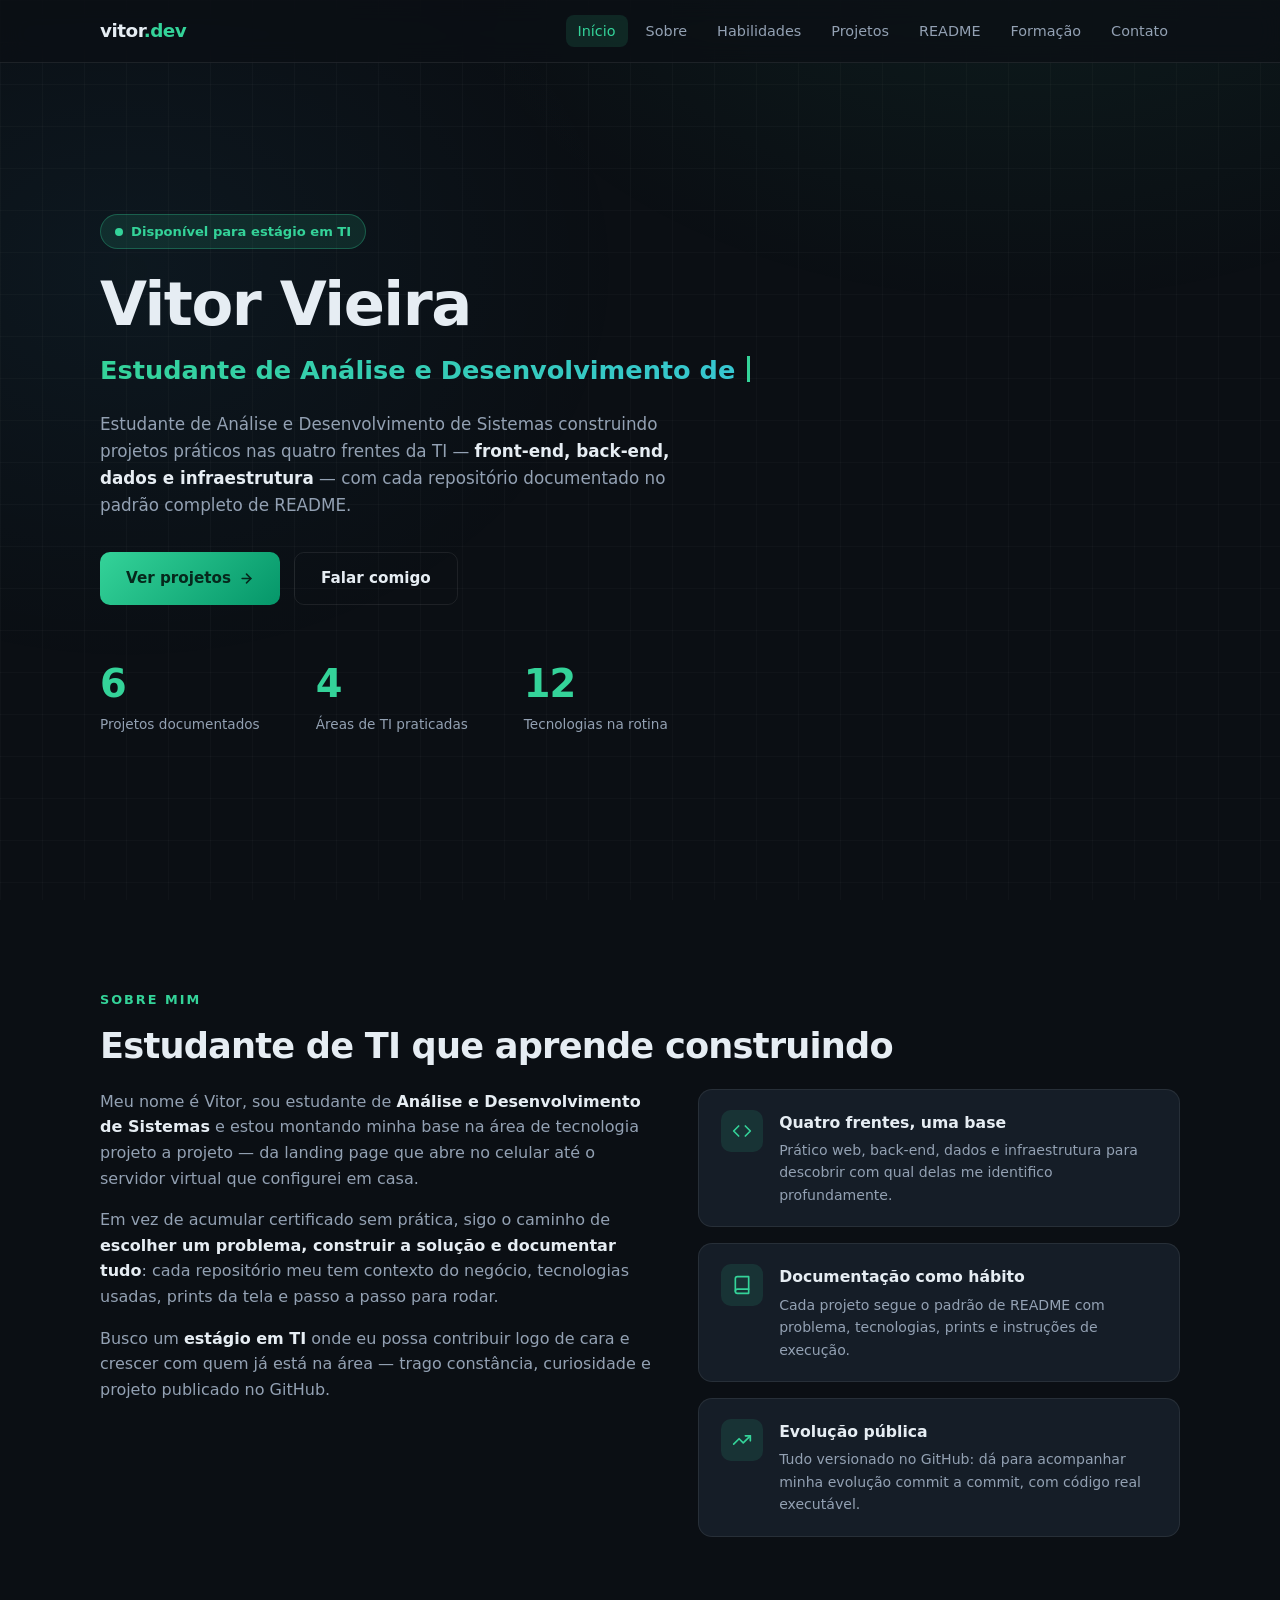
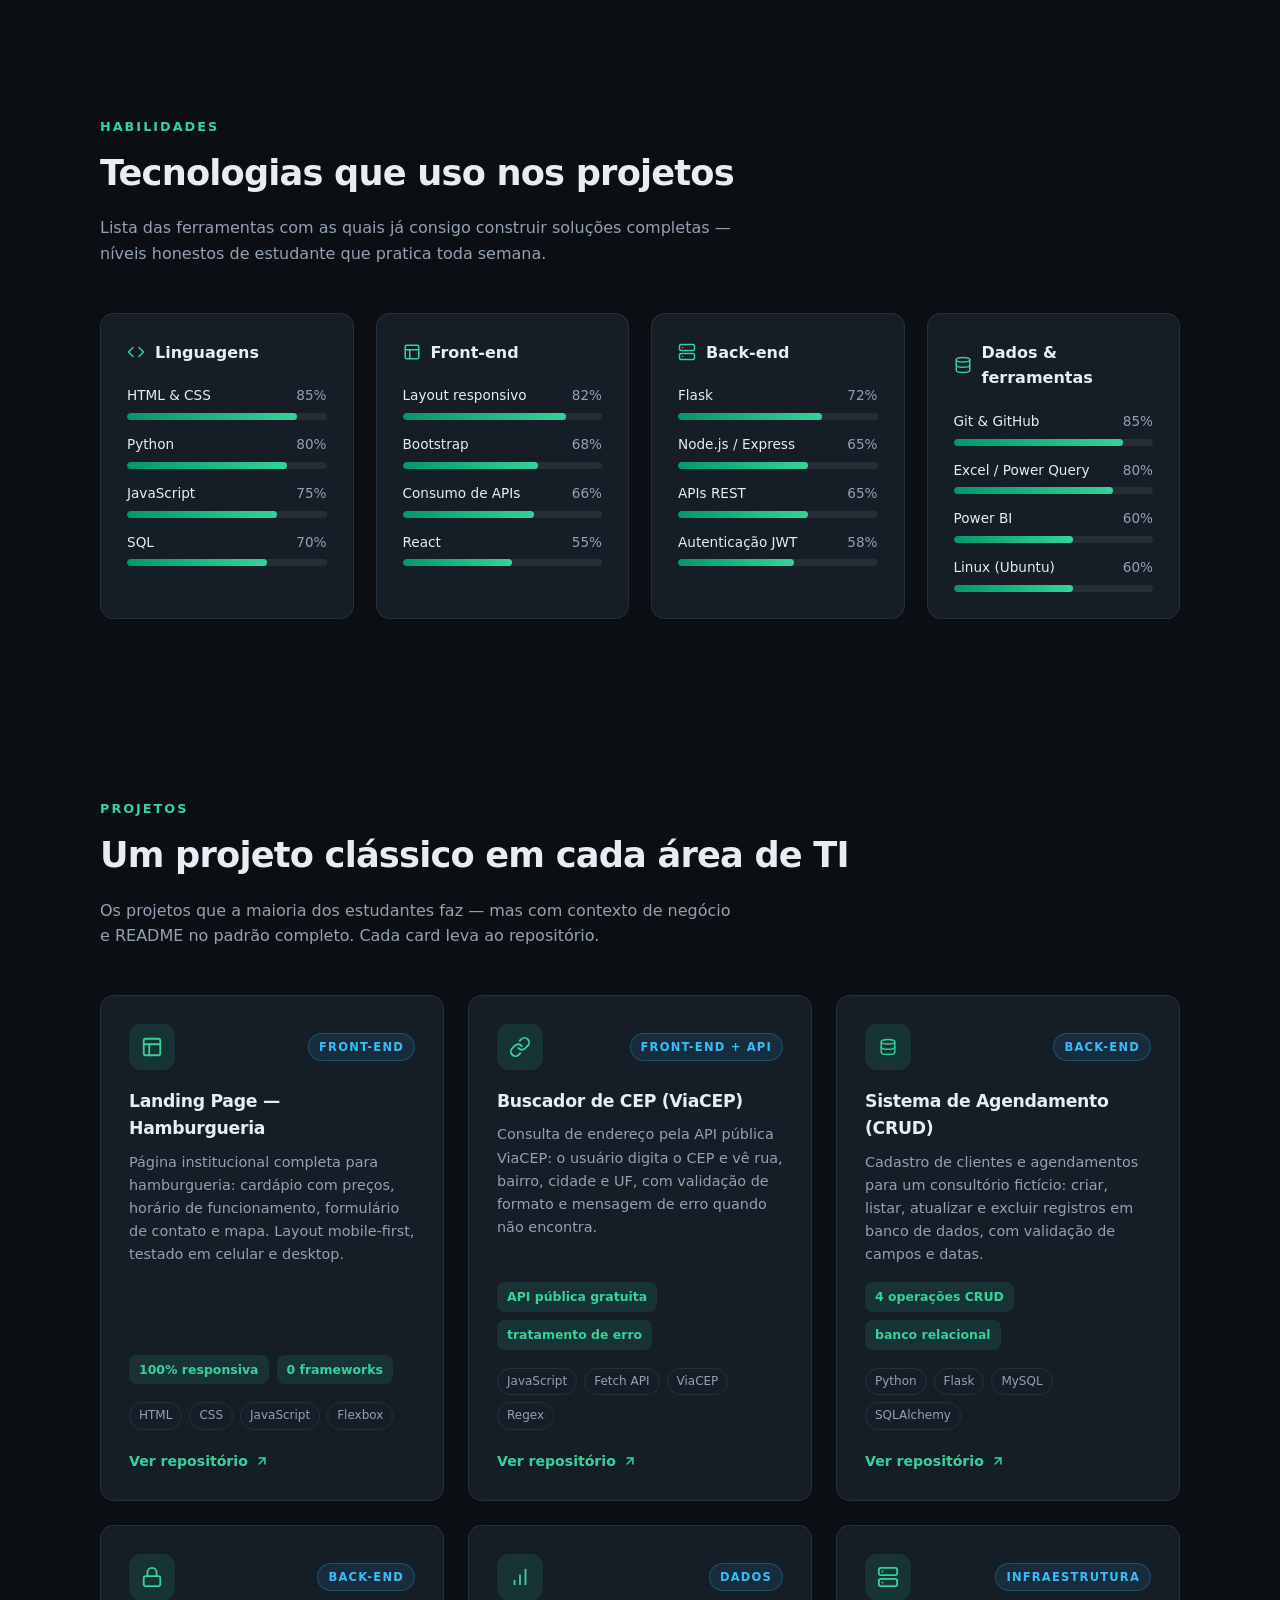
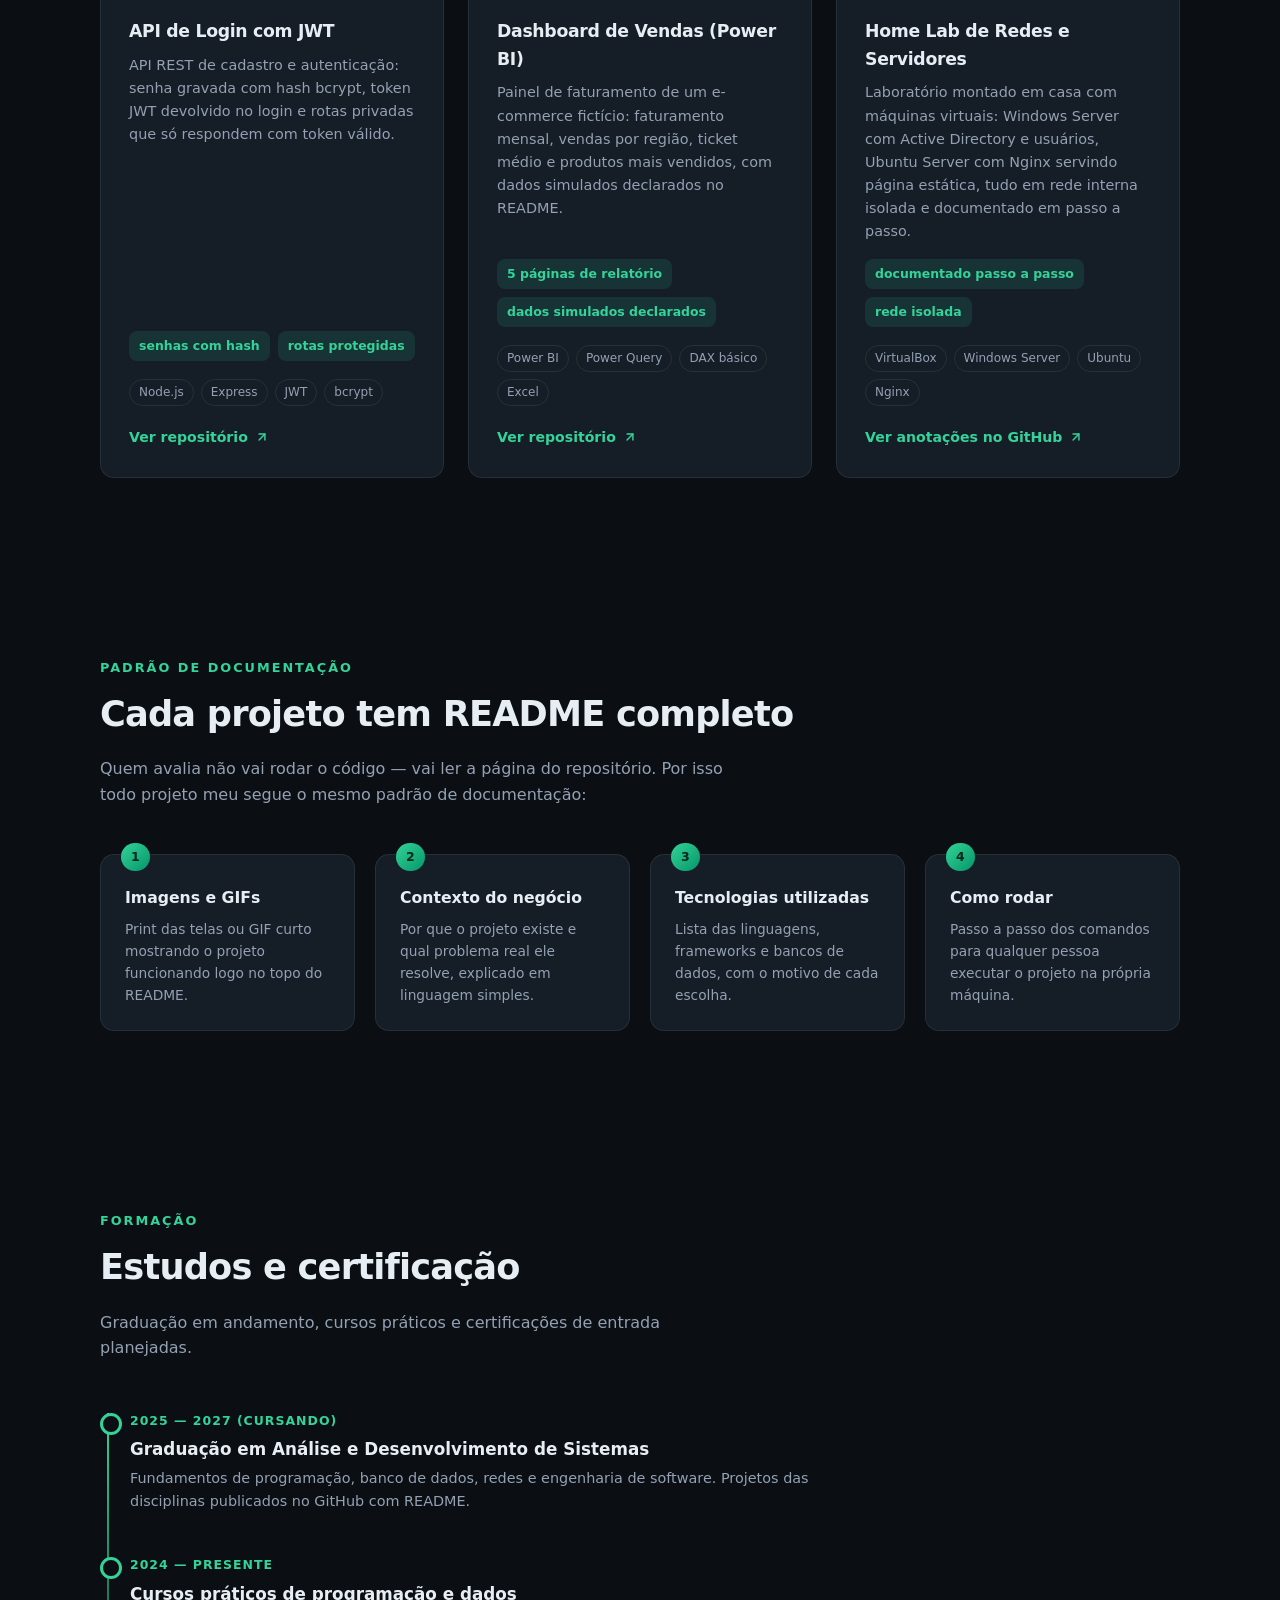
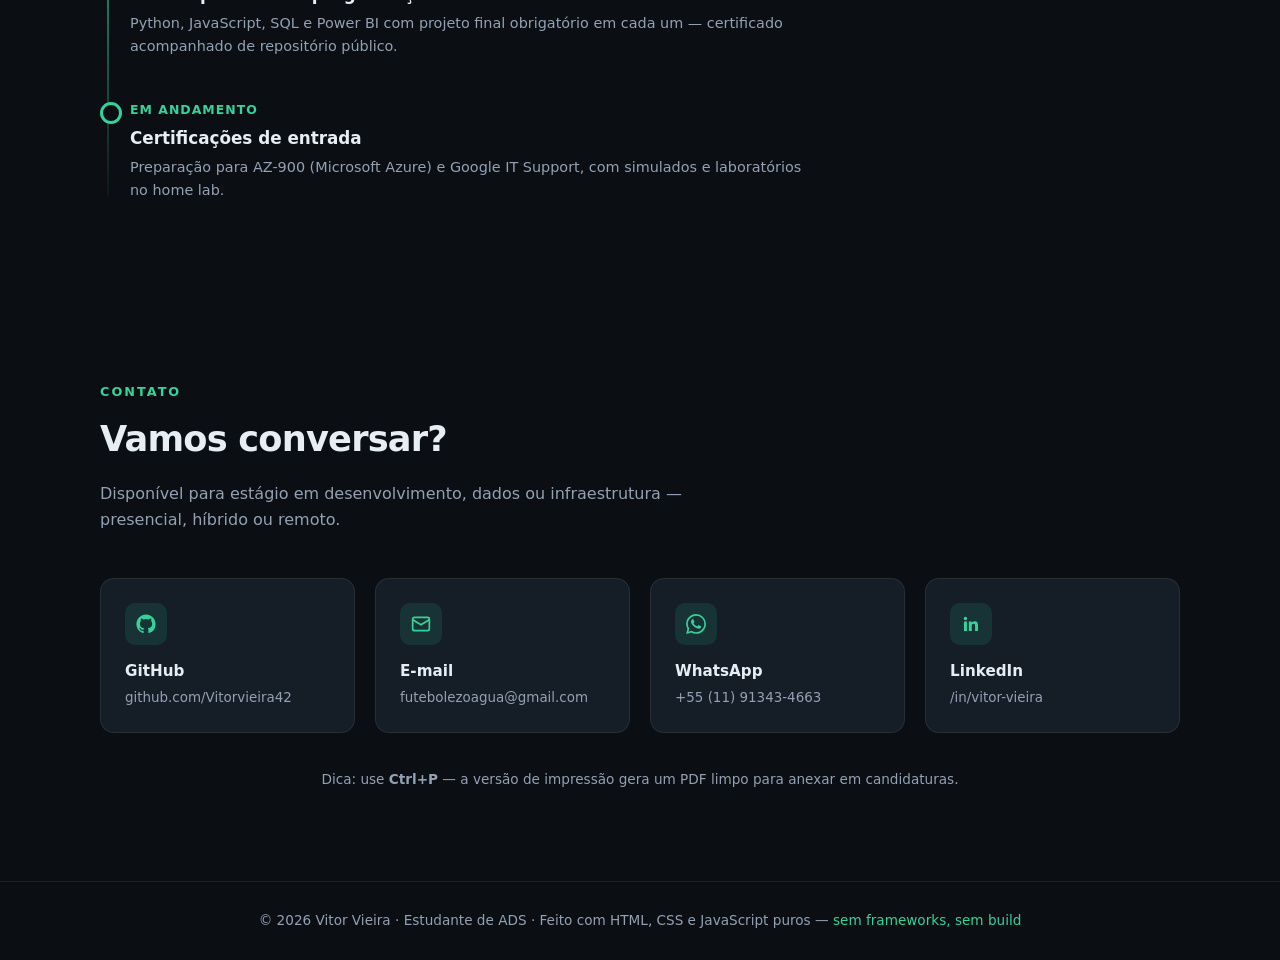
==== estudante/index.html @ 4f7ba9fb "Publica portfólio para vagas de iniciantes em /estudante" ====
<!DOCTYPE html>
<html lang="pt-BR">
<head>
<meta charset="UTF-8">
<meta name="viewport" content="width=device-width, initial-scale=1.0">
<title>Vitor Vieira — Estudante de TI | Portfólio</title>
<meta name="description" content="Portfólio completo de Vitor Vieira, estudante de Análise e Desenvolvimento de Sistemas. Projetos de desenvolvimento web, back-end, dados e infraestrutura, todos com README documentado.">
<style>
  :root {
    --bg: #0b0f14;
    --bg-soft: #10161e;
    --card: #151d27;
    --card-hover: #1a2431;
    --border: rgba(255, 255, 255, 0.08);
    --text: #e6edf3;
    --muted: #93a1b3;
    --accent: #34d399;
    --accent-dark: #059669;
    --accent-soft: rgba(52, 211, 153, 0.12);
    --blue: #38bdf8;
    --radius: 14px;
    --font: "Segoe UI", system-ui, -apple-system, Roboto, "Helvetica Neue", Arial, sans-serif;
  }

  * { margin: 0; padding: 0; box-sizing: border-box; }

  html { scroll-behavior: smooth; }

  body {
    font-family: var(--font);
    background: var(--bg);
    color: var(--text);
    line-height: 1.6;
    overflow-x: hidden;
  }

  ::selection { background: var(--accent); color: #06281c; }

  .bg-grid {
    position: fixed;
    inset: 0;
    pointer-events: none;
    z-index: 0;
    background-image:
      radial-gradient(ellipse 600px 400px at 80% -10%, rgba(52, 211, 153, 0.07), transparent),
      radial-gradient(ellipse 500px 400px at 10% 30%, rgba(56, 189, 248, 0.05), transparent),
      linear-gradient(rgba(255, 255, 255, 0.025) 1px, transparent 1px),
      linear-gradient(90deg, rgba(255, 255, 255, 0.025) 1px, transparent 1px);
    background-size: 100% 100%, 100% 100%, 42px 42px, 42px 42px;
  }

  .container { width: min(1080px, 92%); margin: 0 auto; position: relative; z-index: 1; }

  /* ---------- navegação ---------- */
  nav {
    position: fixed;
    top: 0; left: 0; right: 0;
    z-index: 100;
    background: rgba(11, 15, 20, 0.75);
    backdrop-filter: blur(12px);
    -webkit-backdrop-filter: blur(12px);
    border-bottom: 1px solid var(--border);
  }

  .nav-inner {
    width: min(1080px, 92%);
    margin: 0 auto;
    display: flex;
    align-items: center;
    justify-content: space-between;
    height: 62px;
  }

  .logo {
    font-weight: 800;
    font-size: 1.15rem;
    color: var(--text);
    text-decoration: none;
    letter-spacing: -0.5px;
  }
  .logo span { color: var(--accent); }

  .nav-links { display: flex; gap: 6px; list-style: none; align-items: center; }

  .nav-links a {
    color: var(--muted);
    text-decoration: none;
    font-size: 0.9rem;
    padding: 8px 12px;
    border-radius: 8px;
    transition: color 0.2s, background 0.2s;
  }
  .nav-links a:hover { color: var(--text); background: rgba(255, 255, 255, 0.05); }
  .nav-links a.active { color: var(--accent); background: var(--accent-soft); }

  .menu-btn {
    display: none;
    background: none;
    border: 1px solid var(--border);
    border-radius: 8px;
    color: var(--text);
    width: 40px; height: 40px;
    cursor: pointer;
    font-size: 1.2rem;
    line-height: 1;
  }

  /* ---------- hero ---------- */
  header {
    min-height: 100vh;
    display: flex;
    align-items: center;
    padding: 110px 0 60px;
    position: relative;
    z-index: 1;
  }

  .hero-badge {
    display: inline-flex;
    align-items: center;
    gap: 8px;
    background: var(--accent-soft);
    border: 1px solid rgba(52, 211, 153, 0.3);
    color: var(--accent);
    font-size: 0.82rem;
    font-weight: 600;
    padding: 6px 14px;
    border-radius: 999px;
    margin-bottom: 22px;
  }
  .hero-badge .dot {
    width: 8px; height: 8px;
    border-radius: 50%;
    background: var(--accent);
    animation: pulse 1.8s infinite;
  }
  @keyframes pulse {
    0%, 100% { box-shadow: 0 0 0 0 rgba(52, 211, 153, 0.5); }
    50% { box-shadow: 0 0 0 6px rgba(52, 211, 153, 0); }
  }

  .hero h1 {
    font-size: clamp(2.4rem, 6vw, 3.8rem);
    letter-spacing: -1.5px;
    line-height: 1.1;
    margin-bottom: 12px;
  }

  .hero .typing-line {
    font-size: clamp(1.15rem, 3vw, 1.6rem);
    font-weight: 700;
    color: transparent;
    background: linear-gradient(90deg, var(--accent), var(--blue));
    -webkit-background-clip: text;
    background-clip: text;
    min-height: 1.6em;
    margin-bottom: 20px;
  }
  .typing-line .cursor {
    display: inline-block;
    width: 3px;
    height: 1em;
    background: var(--accent);
    margin-left: 3px;
    vertical-align: -0.12em;
    animation: blink 0.9s step-end infinite;
  }
  @keyframes blink { 50% { opacity: 0; } }

  .hero p.lead {
    color: var(--muted);
    font-size: 1.05rem;
    max-width: 620px;
    margin-bottom: 34px;
  }
  .hero p.lead strong { color: var(--text); }

  .hero-actions { display: flex; gap: 14px; flex-wrap: wrap; margin-bottom: 48px; }

  .btn {
    display: inline-flex;
    align-items: center;
    gap: 8px;
    padding: 13px 26px;
    border-radius: 10px;
    font-size: 0.95rem;
    font-weight: 600;
    text-decoration: none;
    cursor: pointer;
    transition: transform 0.2s, box-shadow 0.2s, background 0.2s, color 0.2s;
    border: none;
    font-family: var(--font);
  }
  .btn-primary {
    background: linear-gradient(135deg, var(--accent), var(--accent-dark));
    color: #06281c;
  }
  .btn-primary:hover { transform: translateY(-2px); box-shadow: 0 10px 28px rgba(52, 211, 153, 0.3); }
  .btn-outline {
    background: transparent;
    color: var(--text);
    border: 1px solid var(--border);
  }
  .btn-outline:hover { border-color: var(--accent); color: var(--accent); transform: translateY(-2px); }

  .hero-stats {
    display: flex;
    gap: clamp(24px, 5vw, 56px);
    flex-wrap: wrap;
  }
  .stat .num {
    font-size: clamp(1.7rem, 4vw, 2.4rem);
    font-weight: 800;
    color: var(--accent);
    letter-spacing: -1px;
  }
  .stat .label { color: var(--muted); font-size: 0.85rem; }

  /* ---------- seções ---------- */
  section { padding: 90px 0; position: relative; z-index: 1; }

  .section-tag {
    color: var(--accent);
    font-size: 0.8rem;
    font-weight: 700;
    text-transform: uppercase;
    letter-spacing: 2px;
    display: block;
    margin-bottom: 8px;
  }

  .section-title {
    font-size: clamp(1.6rem, 4vw, 2.2rem);
    letter-spacing: -0.8px;
    margin-bottom: 14px;
  }

  .section-desc { color: var(--muted); max-width: 640px; margin-bottom: 46px; }

  /* ---------- sobre ---------- */
  .about-grid {
    display: grid;
    grid-template-columns: 1.15fr 1fr;
    gap: 44px;
    align-items: start;
  }
  .about-text p { color: var(--muted); margin-bottom: 16px; }
  .about-text strong { color: var(--text); }

  .about-cards { display: grid; gap: 16px; }
  .about-card {
    background: var(--card);
    border: 1px solid var(--border);
    border-radius: var(--radius);
    padding: 20px 22px;
    display: flex;
    gap: 16px;
    transition: border-color 0.25s, transform 0.25s;
  }
  .about-card:hover { border-color: rgba(52, 211, 153, 0.4); transform: translateX(4px); }
  .about-card .icon {
    flex-shrink: 0;
    width: 42px; height: 42px;
    border-radius: 10px;
    background: var(--accent-soft);
    display: grid;
    place-items: center;
    color: var(--accent);
  }
  .about-card h3 { font-size: 0.98rem; margin-bottom: 4px; }
  .about-card p { color: var(--muted); font-size: 0.88rem; }

  /* ---------- habilidades ---------- */
  .skills-grid {
    display: grid;
    grid-template-columns: repeat(auto-fit, minmax(240px, 1fr));
    gap: 22px;
  }
  .skill-card {
    background: var(--card);
    border: 1px solid var(--border);
    border-radius: var(--radius);
    padding: 26px;
    transition: transform 0.25s, border-color 0.25s;
  }
  .skill-card:hover { transform: translateY(-4px); border-color: rgba(52, 211, 153, 0.35); }
  .skill-card h3 {
    font-size: 1rem;
    margin-bottom: 20px;
    display: flex;
    align-items: center;
    gap: 10px;
    color: var(--text);
  }
  .skill-card h3 .icon { color: var(--accent); display: grid; place-items: center; }

  .skill-row { margin-bottom: 14px; }
  .skill-row:last-child { margin-bottom: 0; }
  .skill-row .top {
    display: flex;
    justify-content: space-between;
    font-size: 0.85rem;
    margin-bottom: 6px;
  }
  .skill-row .top .pct { color: var(--muted); }
  .bar {
    height: 7px;
    background: rgba(255, 255, 255, 0.07);
    border-radius: 999px;
    overflow: hidden;
  }
  .bar .fill {
    height: 100%;
    width: 0;
    border-radius: 999px;
    background: linear-gradient(90deg, var(--accent-dark), var(--accent));
    transition: width 1.1s cubic-bezier(0.22, 1, 0.36, 1);
  }

  /* ---------- projetos ---------- */
  .projects-grid {
    display: grid;
    grid-template-columns: repeat(auto-fit, minmax(320px, 1fr));
    gap: 24px;
  }
  .project-card {
    background: var(--card);
    border: 1px solid var(--border);
    border-radius: var(--radius);
    padding: 28px;
    display: flex;
    flex-direction: column;
    transition: transform 0.25s, border-color 0.25s, box-shadow 0.25s;
  }
  .project-card:hover {
    transform: translateY(-6px);
    border-color: rgba(52, 211, 153, 0.4);
    box-shadow: 0 18px 40px rgba(0, 0, 0, 0.35);
  }
  .project-top {
    display: flex;
    align-items: center;
    justify-content: space-between;
    margin-bottom: 18px;
  }
  .project-icon {
    width: 46px; height: 46px;
    border-radius: 12px;
    background: var(--accent-soft);
    display: grid;
    place-items: center;
    color: var(--accent);
  }
  .project-cat {
    font-size: 0.72rem;
    font-weight: 700;
    text-transform: uppercase;
    letter-spacing: 1.2px;
    color: var(--blue);
    background: rgba(56, 189, 248, 0.1);
    border: 1px solid rgba(56, 189, 248, 0.25);
    padding: 4px 10px;
    border-radius: 999px;
  }
  .project-card h3 { font-size: 1.08rem; margin-bottom: 8px; letter-spacing: -0.3px; }
  .project-card > p { color: var(--muted); font-size: 0.9rem; margin-bottom: 16px; flex-grow: 1; }

  .project-metrics {
    display: flex;
    flex-wrap: wrap;
    gap: 8px;
    margin-bottom: 18px;
  }
  .metric {
    font-size: 0.78rem;
    font-weight: 600;
    color: var(--accent);
    background: var(--accent-soft);
    padding: 5px 10px;
    border-radius: 8px;
  }

  .tags { display: flex; flex-wrap: wrap; gap: 7px; margin-bottom: 20px; }
  .tag {
    font-size: 0.75rem;
    color: var(--muted);
    border: 1px solid var(--border);
    padding: 3px 9px;
    border-radius: 999px;
  }

  .project-link {
    display: inline-flex;
    align-items: center;
    gap: 7px;
    color: var(--accent);
    text-decoration: none;
    font-size: 0.88rem;
    font-weight: 600;
    transition: gap 0.2s;
  }
  .project-link:hover { gap: 11px; }

  /* ---------- readme ---------- */
  .readme-grid {
    display: grid;
    grid-template-columns: repeat(auto-fit, minmax(230px, 1fr));
    gap: 20px;
  }
  .readme-card {
    background: var(--card);
    border: 1px solid var(--border);
    border-radius: var(--radius);
    padding: 24px;
    position: relative;
    transition: transform 0.25s, border-color 0.25s;
  }
  .readme-card:hover { transform: translateY(-4px); border-color: rgba(52, 211, 153, 0.4); }
  .readme-card .step {
    position: absolute;
    top: -12px; left: 20px;
    background: linear-gradient(135deg, var(--accent), var(--accent-dark));
    color: #06281c;
    font-weight: 800;
    font-size: 0.78rem;
    padding: 4px 10px;
    border-radius: 999px;
  }
  .readme-card h3 { font-size: 0.98rem; margin: 6px 0 8px; }
  .readme-card p { color: var(--muted); font-size: 0.86rem; }

  /* ---------- trajetória ---------- */
  .timeline { position: relative; padding-left: 30px; max-width: 720px; }
  .timeline::before {
    content: "";
    position: absolute;
    left: 7px; top: 6px; bottom: 6px;
    width: 2px;
    background: linear-gradient(var(--accent), rgba(52, 211, 153, 0.05));
  }
  .timeline-item { position: relative; padding-bottom: 38px; }
  .timeline-item:last-child { padding-bottom: 0; }
  .timeline-item::before {
    content: "";
    position: absolute;
    left: -30px; top: 6px;
    width: 16px; height: 16px;
    border-radius: 50%;
    background: var(--bg);
    border: 3px solid var(--accent);
  }
  .timeline-item .when {
    font-size: 0.78rem;
    font-weight: 700;
    color: var(--accent);
    text-transform: uppercase;
    letter-spacing: 1px;
  }
  .timeline-item h3 { font-size: 1.05rem; margin: 4px 0; }
  .timeline-item p { color: var(--muted); font-size: 0.9rem; }

  /* ---------- contato ---------- */
  .contact-cards {
    display: grid;
    grid-template-columns: repeat(auto-fit, minmax(210px, 1fr));
    gap: 20px;
    margin-bottom: 36px;
  }
  .contact-card {
    background: var(--card);
    border: 1px solid var(--border);
    border-radius: var(--radius);
    padding: 24px;
    text-decoration: none;
    color: var(--text);
    transition: transform 0.25s, border-color 0.25s;
    display: block;
  }
  .contact-card:hover { transform: translateY(-4px); border-color: rgba(52, 211, 153, 0.4); }
  .contact-card .icon {
    width: 42px; height: 42px;
    border-radius: 10px;
    background: var(--accent-soft);
    display: grid;
    place-items: center;
    color: var(--accent);
    margin-bottom: 14px;
  }
  .contact-card h3 { font-size: 0.95rem; margin-bottom: 3px; }
  .contact-card p { color: var(--muted); font-size: 0.84rem; word-break: break-all; }

  .print-note { color: var(--muted); font-size: 0.85rem; text-align: center; }

  /* ---------- footer ---------- */
  footer {
    border-top: 1px solid var(--border);
    padding: 28px 0;
    text-align: center;
    color: var(--muted);
    font-size: 0.85rem;
    position: relative;
    z-index: 1;
  }
  footer span { color: var(--accent); }

  /* ---------- animação de reveal ---------- */
  .reveal { opacity: 0; transform: translateY(26px); transition: opacity 0.7s ease, transform 0.7s cubic-bezier(0.22, 1, 0.36, 1); }
  .reveal.visible { opacity: 1; transform: none; }

  /* ---------- responsivo ---------- */
  @media (max-width: 780px) {
    .menu-btn { display: block; }
    .nav-links {
      position: fixed;
      top: 62px; right: 0;
      flex-direction: column;
      background: rgba(11, 15, 20, 0.97);
      backdrop-filter: blur(14px);
      width: min(280px, 80vw);
      height: calc(100vh - 62px);
      padding: 24px 18px;
      align-items: stretch;
      gap: 4px;
      transform: translateX(100%);
      transition: transform 0.3s ease;
      border-left: 1px solid var(--border);
    }
    .nav-links.open { transform: translateX(0); }
    .nav-links a { padding: 13px 16px; font-size: 1rem; }
    .about-grid { grid-template-columns: 1fr; }
    section { padding: 64px 0; }
    header { padding-top: 90px; }
  }

  /* ---------- impressão / PDF ---------- */
  @media print {
    body { background: #fff; color: #111; }
    .bg-grid, nav, .hero-actions, .menu-btn, .print-note { display: none !important; }
    header { min-height: auto; padding: 24px 0; }
    .hero .typing-line, .section-title, .stat .num, .section-tag, h1, h3 { color: #111 !important; background: none; -webkit-text-fill-color: #111; }
    .hero p.lead, .section-desc, .about-text p, .project-card > p, .timeline-item p, .contact-card p, .readme-card p { color: #444 !important; }
    .about-card, .skill-card, .project-card, .contact-card, .readme-card { background: #fff; border: 1px solid #ddd; break-inside: avoid; }
    .metric { color: #046c4e; background: #e8f7f0; }
    .tag { color: #555; border-color: #ccc; }
    .bar .fill { background: #059669; }
    section { padding: 28px 0; }
    .reveal { opacity: 1 !important; transform: none !important; }
  }
</style>
</head>
<body>

<div class="bg-grid"></div>

<nav>
  <div class="nav-inner">
    <a href="#inicio" class="logo">vitor<span>.dev</span></a>
    <button class="menu-btn" id="menuBtn" aria-label="Abrir menu" aria-expanded="false">☰</button>
    <ul class="nav-links" id="navLinks">
      <li><a href="#inicio" class="active">Início</a></li>
      <li><a href="#sobre">Sobre</a></li>
      <li><a href="#habilidades">Habilidades</a></li>
      <li><a href="#projetos">Projetos</a></li>
      <li><a href="#readme">README</a></li>
      <li><a href="#trajetoria">Formação</a></li>
      <li><a href="#contato">Contato</a></li>
    </ul>
  </div>
</nav>

<header id="inicio">
  <div class="container">
    <div class="hero">
      <span class="hero-badge"><span class="dot"></span>Disponível para estágio em TI</span>
      <h1>Vitor Vieira</h1>
      <div class="typing-line"><span id="typing"></span><span class="cursor"></span></div>
      <p class="lead">
        Estudante de Análise e Desenvolvimento de Sistemas construindo projetos práticos nas quatro
        frentes da TI — <strong>front-end, back-end, dados e infraestrutura</strong> — com cada
        repositório documentado no padrão completo de README.
      </p>
      <div class="hero-actions">
        <a href="#projetos" class="btn btn-primary">Ver projetos
          <svg width="15" height="15" viewBox="0 0 24 24" fill="none" stroke="currentColor" stroke-width="2.5" stroke-linecap="round" stroke-linejoin="round"><path d="M5 12h14"/><path d="m12 5 7 7-7 7"/></svg>
        </a>
        <a href="#contato" class="btn btn-outline">Falar comigo</a>
      </div>
      <div class="hero-stats">
        <div class="stat"><div class="num" data-count="6">0</div><div class="label">Projetos documentados</div></div>
        <div class="stat"><div class="num" data-count="4">0</div><div class="label">Áreas de TI praticadas</div></div>
        <div class="stat"><div class="num" data-count="12">0</div><div class="label">Tecnologias na rotina</div></div>
      </div>
    </div>
  </div>
</header>

<main>

  <section id="sobre">
    <div class="container">
      <span class="section-tag reveal">Sobre mim</span>
      <h2 class="section-title reveal">Estudante de TI que aprende construindo</h2>
      <div class="about-grid">
        <div class="about-text reveal">
          <p>
            Meu nome é Vitor, sou estudante de <strong>Análise e Desenvolvimento de Sistemas</strong> e
            estou montando minha base na área de tecnologia projeto a projeto — da landing page que abre
            no celular até o servidor virtual que configurei em casa.
          </p>
          <p>
            Em vez de acumular certificado sem prática, sigo o caminho de <strong>escolher um problema,
            construir a solução e documentar tudo</strong>: cada repositório meu tem contexto do negócio,
            tecnologias usadas, prints da tela e passo a passo para rodar.
          </p>
          <p>
            Busco um <strong>estágio em TI</strong> onde eu possa contribuir logo de cara e crescer com
            quem já está na área — trago constância, curiosidade e projeto publicado no GitHub.
          </p>
        </div>
        <div class="about-cards">
          <div class="about-card reveal">
            <div class="icon">
              <svg width="20" height="20" viewBox="0 0 24 24" fill="none" stroke="currentColor" stroke-width="2" stroke-linecap="round" stroke-linejoin="round"><polyline points="16 18 22 12 16 6"/><polyline points="8 6 2 12 8 18"/></svg>
            </div>
            <div>
              <h3>Quatro frentes, uma base</h3>
              <p>Prático web, back-end, dados e infraestrutura para descobrir com qual delas me identifico profundamente.</p>
            </div>
          </div>
          <div class="about-card reveal">
            <div class="icon">
              <svg width="20" height="20" viewBox="0 0 24 24" fill="none" stroke="currentColor" stroke-width="2" stroke-linecap="round" stroke-linejoin="round"><path d="M4 19.5A2.5 2.5 0 0 1 6.5 17H20"/><path d="M6.5 2H20v20H6.5A2.5 2.5 0 0 1 4 19.5v-15A2.5 2.5 0 0 1 6.5 2z"/></svg>
            </div>
            <div>
              <h3>Documentação como hábito</h3>
              <p>Cada projeto segue o padrão de README com problema, tecnologias, prints e instruções de execução.</p>
            </div>
          </div>
          <div class="about-card reveal">
            <div class="icon">
              <svg width="20" height="20" viewBox="0 0 24 24" fill="none" stroke="currentColor" stroke-width="2" stroke-linecap="round" stroke-linejoin="round"><polyline points="22 7 13.5 15.5 8.5 10.5 2 17"/><polyline points="16 7 22 7 22 13"/></svg>
            </div>
            <div>
              <h3>Evolução pública</h3>
              <p>Tudo versionado no GitHub: dá para acompanhar minha evolução commit a commit, com código real executável.</p>
            </div>
          </div>
        </div>
      </div>
    </div>
  </section>

  <section id="habilidades">
    <div class="container">
      <span class="section-tag reveal">Habilidades</span>
      <h2 class="section-title reveal">Tecnologias que uso nos projetos</h2>
      <p class="section-desc reveal">Lista das ferramentas com as quais já consigo construir soluções completas — níveis honestos de estudante que pratica toda semana.</p>
      <div class="skills-grid">
        <div class="skill-card reveal">
          <h3><span class="icon"><svg width="18" height="18" viewBox="0 0 24 24" fill="none" stroke="currentColor" stroke-width="2" stroke-linecap="round" stroke-linejoin="round"><polyline points="16 18 22 12 16 6"/><polyline points="8 6 2 12 8 18"/></svg></span>Linguagens</h3>
          <div class="skill-row"><div class="top"><span>HTML &amp; CSS</span><span class="pct">85%</span></div><div class="bar"><div class="fill" data-width="85"></div></div></div>
          <div class="skill-row"><div class="top"><span>Python</span><span class="pct">80%</span></div><div class="bar"><div class="fill" data-width="80"></div></div></div>
          <div class="skill-row"><div class="top"><span>JavaScript</span><span class="pct">75%</span></div><div class="bar"><div class="fill" data-width="75"></div></div></div>
          <div class="skill-row"><div class="top"><span>SQL</span><span class="pct">70%</span></div><div class="bar"><div class="fill" data-width="70"></div></div></div>
        </div>
        <div class="skill-card reveal">
          <h3><span class="icon"><svg width="18" height="18" viewBox="0 0 24 24" fill="none" stroke="currentColor" stroke-width="2" stroke-linecap="round" stroke-linejoin="round"><rect x="3" y="3" width="18" height="18" rx="2"/><path d="M3 9h18"/><path d="M9 21V9"/></svg></span>Front-end</h3>
          <div class="skill-row"><div class="top"><span>Layout responsivo</span><span class="pct">82%</span></div><div class="bar"><div class="fill" data-width="82"></div></div></div>
          <div class="skill-row"><div class="top"><span>Bootstrap</span><span class="pct">68%</span></div><div class="bar"><div class="fill" data-width="68"></div></div></div>
          <div class="skill-row"><div class="top"><span>Consumo de APIs</span><span class="pct">66%</span></div><div class="bar"><div class="fill" data-width="66"></div></div></div>
          <div class="skill-row"><div class="top"><span>React</span><span class="pct">55%</span></div><div class="bar"><div class="fill" data-width="55"></div></div></div>
        </div>
        <div class="skill-card reveal">
          <h3><span class="icon"><svg width="18" height="18" viewBox="0 0 24 24" fill="none" stroke="currentColor" stroke-width="2" stroke-linecap="round" stroke-linejoin="round"><rect x="2" y="2" width="20" height="8" rx="2"/><rect x="2" y="14" width="20" height="8" rx="2"/><line x1="6" y1="6" x2="6.01" y2="6"/><line x1="6" y1="18" x2="6.01" y2="18"/></svg></span>Back-end</h3>
          <div class="skill-row"><div class="top"><span>Flask</span><span class="pct">72%</span></div><div class="bar"><div class="fill" data-width="72"></div></div></div>
          <div class="skill-row"><div class="top"><span>Node.js / Express</span><span class="pct">65%</span></div><div class="bar"><div class="fill" data-width="65"></div></div></div>
          <div class="skill-row"><div class="top"><span>APIs REST</span><span class="pct">65%</span></div><div class="bar"><div class="fill" data-width="65"></div></div></div>
          <div class="skill-row"><div class="top"><span>Autenticação JWT</span><span class="pct">58%</span></div><div class="bar"><div class="fill" data-width="58"></div></div></div>
        </div>
        <div class="skill-card reveal">
          <h3><span class="icon"><svg width="18" height="18" viewBox="0 0 24 24" fill="none" stroke="currentColor" stroke-width="2" stroke-linecap="round" stroke-linejoin="round"><ellipse cx="12" cy="5" rx="9" ry="3"/><path d="M21 12c0 1.66-4 3-9 3s-9-1.34-9-3"/><path d="M3 5v14c0 1.66 4 3 9 3s9-1.34 9-3V5"/></svg></span>Dados &amp; ferramentas</h3>
          <div class="skill-row"><div class="top"><span>Git &amp; GitHub</span><span class="pct">85%</span></div><div class="bar"><div class="fill" data-width="85"></div></div></div>
          <div class="skill-row"><div class="top"><span>Excel / Power Query</span><span class="pct">80%</span></div><div class="bar"><div class="fill" data-width="80"></div></div></div>
          <div class="skill-row"><div class="top"><span>Power BI</span><span class="pct">60%</span></div><div class="bar"><div class="fill" data-width="60"></div></div></div>
          <div class="skill-row"><div class="top"><span>Linux (Ubuntu)</span><span class="pct">60%</span></div><div class="bar"><div class="fill" data-width="60"></div></div></div>
        </div>
      </div>
    </div>
  </section>

  <section id="projetos">
    <div class="container">
      <span class="section-tag reveal">Projetos</span>
      <h2 class="section-title reveal">Um projeto clássico em cada área de TI</h2>
      <p class="section-desc reveal">Os projetos que a maioria dos estudantes faz — mas com contexto de negócio e README no padrão completo. Cada card leva ao repositório.</p>
      <div class="projects-grid">

        <article class="project-card reveal">
          <div class="project-top">
            <div class="project-icon">
              <svg width="22" height="22" viewBox="0 0 24 24" fill="none" stroke="currentColor" stroke-width="2" stroke-linecap="round" stroke-linejoin="round"><rect x="3" y="3" width="18" height="18" rx="2"/><path d="M3 9h18"/><path d="M9 21V9"/></svg>
            </div>
            <span class="project-cat">Front-end</span>
          </div>
          <h3>Landing Page — Hamburgueria</h3>
          <p>Página institucional completa para hamburgueria: cardápio com preços, horário de funcionamento, formulário de contato e mapa. Layout mobile-first, testado em celular e desktop.</p>
          <div class="project-metrics">
            <span class="metric">100% responsiva</span>
            <span class="metric">0 frameworks</span>
          </div>
          <div class="tags">
            <span class="tag">HTML</span><span class="tag">CSS</span><span class="tag">JavaScript</span><span class="tag">Flexbox</span>
          </div>
          <a class="project-link" href="https://github.com/Vitorvieira42" target="_blank" rel="noopener">
            Ver repositório
            <svg width="14" height="14" viewBox="0 0 24 24" fill="none" stroke="currentColor" stroke-width="2.5" stroke-linecap="round" stroke-linejoin="round"><path d="M7 17 17 7"/><path d="M7 7h10v10"/></svg>
          </a>
        </article>

        <article class="project-card reveal">
          <div class="project-top">
            <div class="project-icon">
              <svg width="22" height="22" viewBox="0 0 24 24" fill="none" stroke="currentColor" stroke-width="2" stroke-linecap="round" stroke-linejoin="round"><path d="M10 13a5 5 0 0 0 7.54.54l3-3a5 5 0 0 0-7.07-7.07l-1.72 1.71"/><path d="M14 11a5 5 0 0 0-7.54-.54l-3 3a5 5 0 0 0 7.07 7.07l1.71-1.71"/></svg>
            </div>
            <span class="project-cat">Front-end + API</span>
          </div>
          <h3>Buscador de CEP (ViaCEP)</h3>
          <p>Consulta de endereço pela API pública ViaCEP: o usuário digita o CEP e vê rua, bairro, cidade e UF, com validação de formato e mensagem de erro quando não encontra.</p>
          <div class="project-metrics">
            <span class="metric">API pública gratuita</span>
            <span class="metric">tratamento de erro</span>
          </div>
          <div class="tags">
            <span class="tag">JavaScript</span><span class="tag">Fetch API</span><span class="tag">ViaCEP</span><span class="tag">Regex</span>
          </div>
          <a class="project-link" href="https://github.com/Vitorvieira42" target="_blank" rel="noopener">
            Ver repositório
            <svg width="14" height="14" viewBox="0 0 24 24" fill="none" stroke="currentColor" stroke-width="2.5" stroke-linecap="round" stroke-linejoin="round"><path d="M7 17 17 7"/><path d="M7 7h10v10"/></svg>
          </a>
        </article>

        <article class="project-card reveal">
          <div class="project-top">
            <div class="project-icon">
              <svg width="18" height="18" viewBox="0 0 24 24" fill="none" stroke="currentColor" stroke-width="2" stroke-linecap="round" stroke-linejoin="round"><ellipse cx="12" cy="5" rx="9" ry="3"/><path d="M21 12c0 1.66-4 3-9 3s-9-1.34-9-3"/><path d="M3 5v14c0 1.66 4 3 9 3s9-1.34 9-3V5"/></svg>
            </div>
            <span class="project-cat">Back-end</span>
          </div>
          <h3>Sistema de Agendamento (CRUD)</h3>
          <p>Cadastro de clientes e agendamentos para um consultório fictício: criar, listar, atualizar e excluir registros em banco de dados, com validação de campos e datas.</p>
          <div class="project-metrics">
            <span class="metric">4 operações CRUD</span>
            <span class="metric">banco relacional</span>
          </div>
          <div class="tags">
            <span class="tag">Python</span><span class="tag">Flask</span><span class="tag">MySQL</span><span class="tag">SQLAlchemy</span>
          </div>
          <a class="project-link" href="https://github.com/Vitorvieira42" target="_blank" rel="noopener">
            Ver repositório
            <svg width="14" height="14" viewBox="0 0 24 24" fill="none" stroke="currentColor" stroke-width="2.5" stroke-linecap="round" stroke-linejoin="round"><path d="M7 17 17 7"/><path d="M7 7h10v10"/></svg>
          </a>
        </article>

        <article class="project-card reveal">
          <div class="project-top">
            <div class="project-icon">
              <svg width="22" height="22" viewBox="0 0 24 24" fill="none" stroke="currentColor" stroke-width="2" stroke-linecap="round" stroke-linejoin="round"><rect x="3" y="11" width="18" height="11" rx="2"/><path d="M7 11V7a5 5 0 0 1 10 0v4"/></svg>
            </div>
            <span class="project-cat">Back-end</span>
          </div>
          <h3>API de Login com JWT</h3>
          <p>API REST de cadastro e autenticação: senha gravada com hash bcrypt, token JWT devolvido no login e rotas privadas que só respondem com token válido.</p>
          <div class="project-metrics">
            <span class="metric">senhas com hash</span>
            <span class="metric">rotas protegidas</span>
          </div>
          <div class="tags">
            <span class="tag">Node.js</span><span class="tag">Express</span><span class="tag">JWT</span><span class="tag">bcrypt</span>
          </div>
          <a class="project-link" href="https://github.com/Vitorvieira42" target="_blank" rel="noopener">
            Ver repositório
            <svg width="14" height="14" viewBox="0 0 24 24" fill="none" stroke="currentColor" stroke-width="2.5" stroke-linecap="round" stroke-linejoin="round"><path d="M7 17 17 7"/><path d="M7 7h10v10"/></svg>
          </a>
        </article>

        <article class="project-card reveal">
          <div class="project-top">
            <div class="project-icon">
              <svg width="22" height="22" viewBox="0 0 24 24" fill="none" stroke="currentColor" stroke-width="2" stroke-linecap="round" stroke-linejoin="round"><line x1="12" y1="20" x2="12" y2="10"/><line x1="18" y1="20" x2="18" y2="4"/><line x1="6" y1="20" x2="6" y2="16"/></svg>
            </div>
            <span class="project-cat">Dados</span>
          </div>
          <h3>Dashboard de Vendas (Power BI)</h3>
          <p>Painel de faturamento de um e-commerce fictício: faturamento mensal, vendas por região, ticket médio e produtos mais vendidos, com dados simulados declarados no README.</p>
          <div class="project-metrics">
            <span class="metric">5 páginas de relatório</span>
            <span class="metric">dados simulados declarados</span>
          </div>
          <div class="tags">
            <span class="tag">Power BI</span><span class="tag">Power Query</span><span class="tag">DAX básico</span><span class="tag">Excel</span>
          </div>
          <a class="project-link" href="https://github.com/Vitorvieira42" target="_blank" rel="noopener">
            Ver repositório
            <svg width="14" height="14" viewBox="0 0 24 24" fill="none" stroke="currentColor" stroke-width="2.5" stroke-linecap="round" stroke-linejoin="round"><path d="M7 17 17 7"/><path d="M7 7h10v10"/></svg>
          </a>
        </article>

        <article class="project-card reveal">
          <div class="project-top">
            <div class="project-icon">
              <svg width="22" height="22" viewBox="0 0 24 24" fill="none" stroke="currentColor" stroke-width="2" stroke-linecap="round" stroke-linejoin="round"><rect x="2" y="2" width="20" height="8" rx="2"/><rect x="2" y="14" width="20" height="8" rx="2"/><line x1="6" y1="6" x2="6.01" y2="6"/><line x1="6" y1="18" x2="6.01" y2="18"/></svg>
            </div>
            <span class="project-cat">Infraestrutura</span>
          </div>
          <h3>Home Lab de Redes e Servidores</h3>
          <p>Laboratório montado em casa com máquinas virtuais: Windows Server com Active Directory e usuários, Ubuntu Server com Nginx servindo página estática, tudo em rede interna isolada e documentado em passo a passo.</p>
          <div class="project-metrics">
            <span class="metric">documentado passo a passo</span>
            <span class="metric">rede isolada</span>
          </div>
          <div class="tags">
            <span class="tag">VirtualBox</span><span class="tag">Windows Server</span><span class="tag">Ubuntu</span><span class="tag">Nginx</span>
          </div>
          <a class="project-link" href="https://github.com/Vitorvieira42" target="_blank" rel="noopener">
            Ver anotações no GitHub
            <svg width="14" height="14" viewBox="0 0 24 24" fill="none" stroke="currentColor" stroke-width="2.5" stroke-linecap="round" stroke-linejoin="round"><path d="M7 17 17 7"/><path d="M7 7h10v10"/></svg>
          </a>
        </article>

      </div>
    </div>
  </section>

  <section id="readme">
    <div class="container">
      <span class="section-tag reveal">Padrão de documentação</span>
      <h2 class="section-title reveal">Cada projeto tem README completo</h2>
      <p class="section-desc reveal">Quem avalia não vai rodar o código — vai ler a página do repositório. Por isso todo projeto meu segue o mesmo padrão de documentação:</p>
      <div class="readme-grid">
        <div class="readme-card reveal">
          <span class="step">1</span>
          <h3>Imagens e GIFs</h3>
          <p>Print das telas ou GIF curto mostrando o projeto funcionando logo no topo do README.</p>
        </div>
        <div class="readme-card reveal">
          <span class="step">2</span>
          <h3>Contexto do negócio</h3>
          <p>Por que o projeto existe e qual problema real ele resolve, explicado em linguagem simples.</p>
        </div>
        <div class="readme-card reveal">
          <span class="step">3</span>
          <h3>Tecnologias utilizadas</h3>
          <p>Lista das linguagens, frameworks e bancos de dados, com o motivo de cada escolha.</p>
        </div>
        <div class="readme-card reveal">
          <span class="step">4</span>
          <h3>Como rodar</h3>
          <p>Passo a passo dos comandos para qualquer pessoa executar o projeto na própria máquina.</p>
        </div>
      </div>
    </div>
  </section>

  <section id="trajetoria">
    <div class="container">
      <span class="section-tag reveal">Formação</span>
      <h2 class="section-title reveal">Estudos e certificação</h2>
      <p class="section-desc reveal">Graduação em andamento, cursos práticos e certificações de entrada planejadas.</p>
      <div class="timeline">
        <div class="timeline-item reveal">
          <span class="when">2025 — 2027 (cursando)</span>
          <h3>Graduação em Análise e Desenvolvimento de Sistemas</h3>
          <p>Fundamentos de programação, banco de dados, redes e engenharia de software. Projetos das disciplinas publicados no GitHub com README.</p>
        </div>
        <div class="timeline-item reveal">
          <span class="when">2024 — presente</span>
          <h3>Cursos práticos de programação e dados</h3>
          <p>Python, JavaScript, SQL e Power BI com projeto final obrigatório em cada um — certificado acompanhado de repositório público.</p>
        </div>
        <div class="timeline-item reveal">
          <span class="when">Em andamento</span>
          <h3>Certificações de entrada</h3>
          <p>Preparação para AZ-900 (Microsoft Azure) e Google IT Support, com simulados e laboratórios no home lab.</p>
        </div>
      </div>
    </div>
  </section>

  <section id="contato">
    <div class="container">
      <span class="section-tag reveal">Contato</span>
      <h2 class="section-title reveal">Vamos conversar?</h2>
      <p class="section-desc reveal">Disponível para estágio em desenvolvimento, dados ou infraestrutura — presencial, híbrido ou remoto.</p>
      <div class="contact-cards">
        <a class="contact-card reveal" href="https://github.com/Vitorvieira42" target="_blank" rel="noopener">
          <div class="icon">
            <svg width="20" height="20" viewBox="0 0 24 24" fill="currentColor"><path d="M12 .5C5.65.5.5 5.65.5 12c0 5.08 3.29 9.39 7.86 10.91.58.11.79-.25.79-.55 0-.27-.01-1.17-.02-2.12-3.2.7-3.87-1.36-3.87-1.36-.52-1.33-1.28-1.68-1.28-1.68-1.04-.71.08-.7.08-.7 1.15.08 1.76 1.19 1.76 1.19 1.03 1.76 2.69 1.25 3.35.96.1-.75.4-1.25.72-1.54-2.55-.29-5.23-1.28-5.23-5.68 0-1.26.45-2.28 1.19-3.09-.12-.29-.52-1.46.11-3.05 0 0 .97-.31 3.18 1.18a11.1 11.1 0 0 1 5.8 0c2.2-1.49 3.17-1.18 3.17-1.18.63 1.59.23 2.76.11 3.05.74.81 1.19 1.83 1.19 3.09 0 4.41-2.69 5.38-5.25 5.67.41.35.77 1.05.77 2.12 0 1.53-.01 2.76-.01 3.14 0 .3.2.67.8.55A11.51 11.51 0 0 0 23.5 12C23.5 5.65 18.35.5 12 .5Z"/></svg>
          </div>
          <h3>GitHub</h3>
          <p>github.com/Vitorvieira42</p>
        </a>
        <a class="contact-card reveal" href="mailto:futebolezoagua@gmail.com">
          <div class="icon">
            <svg width="20" height="20" viewBox="0 0 24 24" fill="none" stroke="currentColor" stroke-width="2" stroke-linecap="round" stroke-linejoin="round"><rect x="2" y="4" width="20" height="16" rx="2"/><path d="m22 7-10 6L2 7"/></svg>
          </div>
          <h3>E-mail</h3>
          <p>futebolezoagua@gmail.com</p>
        </a>
        <a class="contact-card reveal" href="https://wa.me/5511913434663" target="_blank" rel="noopener">
          <div class="icon">
            <svg width="20" height="20" viewBox="0 0 24 24" fill="currentColor"><path d="M17.472 14.382c-.297-.149-1.758-.867-2.03-.967-.273-.099-.471-.148-.67.15-.197.297-.767.966-.94 1.164-.173.199-.347.223-.644.075-.297-.15-1.255-.463-2.39-1.475-.883-.788-1.48-1.761-1.653-2.059-.173-.297-.018-.458.13-.606.134-.133.298-.347.446-.52.149-.174.198-.298.298-.497.099-.198.05-.371-.025-.52-.075-.149-.669-1.612-.916-2.207-.242-.579-.487-.5-.669-.51-.173-.008-.371-.01-.57-.01-.198 0-.52.074-.792.372-.272.297-1.04 1.016-1.04 2.479 0 1.462 1.065 2.875 1.213 3.074.149.198 2.096 3.2 5.077 4.487.709.306 1.262.489 1.694.625.712.227 1.36.195 1.871.118.571-.085 1.758-.719 2.006-1.413.248-.694.248-1.289.173-1.413-.074-.124-.272-.198-.57-.347m-5.421 7.403h-.004a9.87 9.87 0 0 1-5.031-1.378l-.361-.214-3.741.982.998-3.648-.235-.374a9.86 9.86 0 0 1-1.51-5.26c.001-5.45 4.436-9.884 9.888-9.884 2.64 0 5.122 1.03 6.988 2.898a9.825 9.825 0 0 1 2.893 6.994c-.003 5.45-4.437 9.884-9.885 9.884m8.413-18.297A11.815 11.815 0 0 0 12.05 0C5.495 0 .16 5.335.157 11.892c0 2.096.547 4.142 1.588 5.945L.057 24l6.305-1.654a11.882 11.882 0 0 0 5.683 1.448h.005c6.554 0 11.89-5.335 11.893-11.893a11.821 11.821 0 0 0-3.48-8.413Z"/></svg>
          </div>
          <h3>WhatsApp</h3>
          <p>+55 (11) 91343-4663</p>
        </a>
        <a class="contact-card reveal" href="https://www.linkedin.com/" target="_blank" rel="noopener">
          <div class="icon">
            <svg width="20" height="20" viewBox="0 0 24 24" fill="currentColor"><path d="M20.45 20.45h-3.55v-5.57c0-1.33-.03-3.04-1.85-3.04-1.85 0-2.14 1.45-2.14 2.94v5.67H9.36V9h3.41v1.56h.05c.47-.9 1.63-1.85 3.36-1.85 3.6 0 4.27 2.37 4.27 5.46v6.28ZM5.34 7.43a2.06 2.06 0 1 1 0-4.12 2.06 2.06 0 0 1 0 4.12ZM7.12 20.45H3.55V9h3.57v11.45Z"/></svg>
          </div>
          <h3>LinkedIn</h3>
          <p>/in/vitor-vieira</p>
        </a>
      </div>
      <p class="print-note">Dica: use <strong>Ctrl+P</strong> — a versão de impressão gera um PDF limpo para anexar em candidaturas.</p>
    </div>
  </section>

</main>

<footer>
  <div class="container">
    © 2026 Vitor Vieira · Estudante de ADS · Feito com HTML, CSS e JavaScript puros — <span>sem frameworks, sem build</span>
  </div>
</footer>

<script>
(function () {
  "use strict";

  /* ---------- menu mobile ---------- */
  var menuBtn = document.getElementById("menuBtn");
  var navLinks = document.getElementById("navLinks");
  menuBtn.addEventListener("click", function () {
    var open = navLinks.classList.toggle("open");
    menuBtn.setAttribute("aria-expanded", open);
    menuBtn.textContent = open ? "✕" : "☰";
  });
  navLinks.addEventListener("click", function (e) {
    if (e.target.tagName === "A") {
      navLinks.classList.remove("open");
      menuBtn.setAttribute("aria-expanded", "false");
      menuBtn.textContent = "☰";
    }
  });

  /* ---------- efeito de digitação ---------- */
  var phrases = [
    "Estudante de Análise e Desenvolvimento de Sistemas",
    "front-end, back-end, dados e infra",
    "projetos com README completo",
    "buscando estágio em TI"
  ];
  var typingEl = document.getElementById("typing");
  var pi = 0, ci = 0, deleting = false;
  function typeTick() {
    var phrase = phrases[pi];
    if (!deleting) {
      ci++;
      typingEl.textContent = phrase.slice(0, ci);
      if (ci === phrase.length) { deleting = true; return setTimeout(typeTick, 1800); }
      return setTimeout(typeTick, 65);
    } else {
      ci--;
      typingEl.textContent = phrase.slice(0, ci);
      if (ci === 0) { deleting = false; pi = (pi + 1) % phrases.length; return setTimeout(typeTick, 400); }
      return setTimeout(typeTick, 32);
    }
  }
  typeTick();

  /* ---------- reveal + barras + contadores ---------- */
  var counted = false;
  function animateCounters() {
    if (counted) return;
    counted = true;
    document.querySelectorAll(".stat .num").forEach(function (el) {
      var target = parseInt(el.getAttribute("data-count"), 10);
      var start = null;
      function step(ts) {
        if (!start) start = ts;
        var p = Math.min((ts - start) / 1200, 1);
        el.textContent = Math.round(target * (1 - Math.pow(1 - p, 3)));
        if (p < 1) requestAnimationFrame(step);
      }
      requestAnimationFrame(step);
    });
  }

  var io = new IntersectionObserver(function (entries) {
    entries.forEach(function (entry) {
      if (!entry.isIntersecting) return;
      entry.target.classList.add("visible");
      entry.target.querySelectorAll(".fill").forEach(function (f) {
        f.style.width = f.getAttribute("data-width") + "%";
      });
      if (entry.target.closest("header")) animateCounters();
      io.unobserve(entry.target);
    });
  }, { threshold: 0.15 });

  document.querySelectorAll(".reveal").forEach(function (el) { io.observe(el); });
  io.observe(document.querySelector("header"));

  /* ---------- scroll spy ---------- */
  var links = document.querySelectorAll(".nav-links a");
  var sections = ["inicio", "sobre", "habilidades", "projetos", "readme", "trajetoria", "contato"]
    .map(function (id) { return document.getElementById(id); });

  var spy = new IntersectionObserver(function (entries) {
    entries.forEach(function (entry) {
      if (!entry.isIntersecting) return;
      var id = entry.target.id;
      links.forEach(function (a) {
        a.classList.toggle("active", a.getAttribute("href") === "#" + id);
      });
    });
  }, { rootMargin: "-45% 0px -50% 0px" });
  sections.forEach(function (s) { spy.observe(s); });
})();
</script>

</body>
</html>
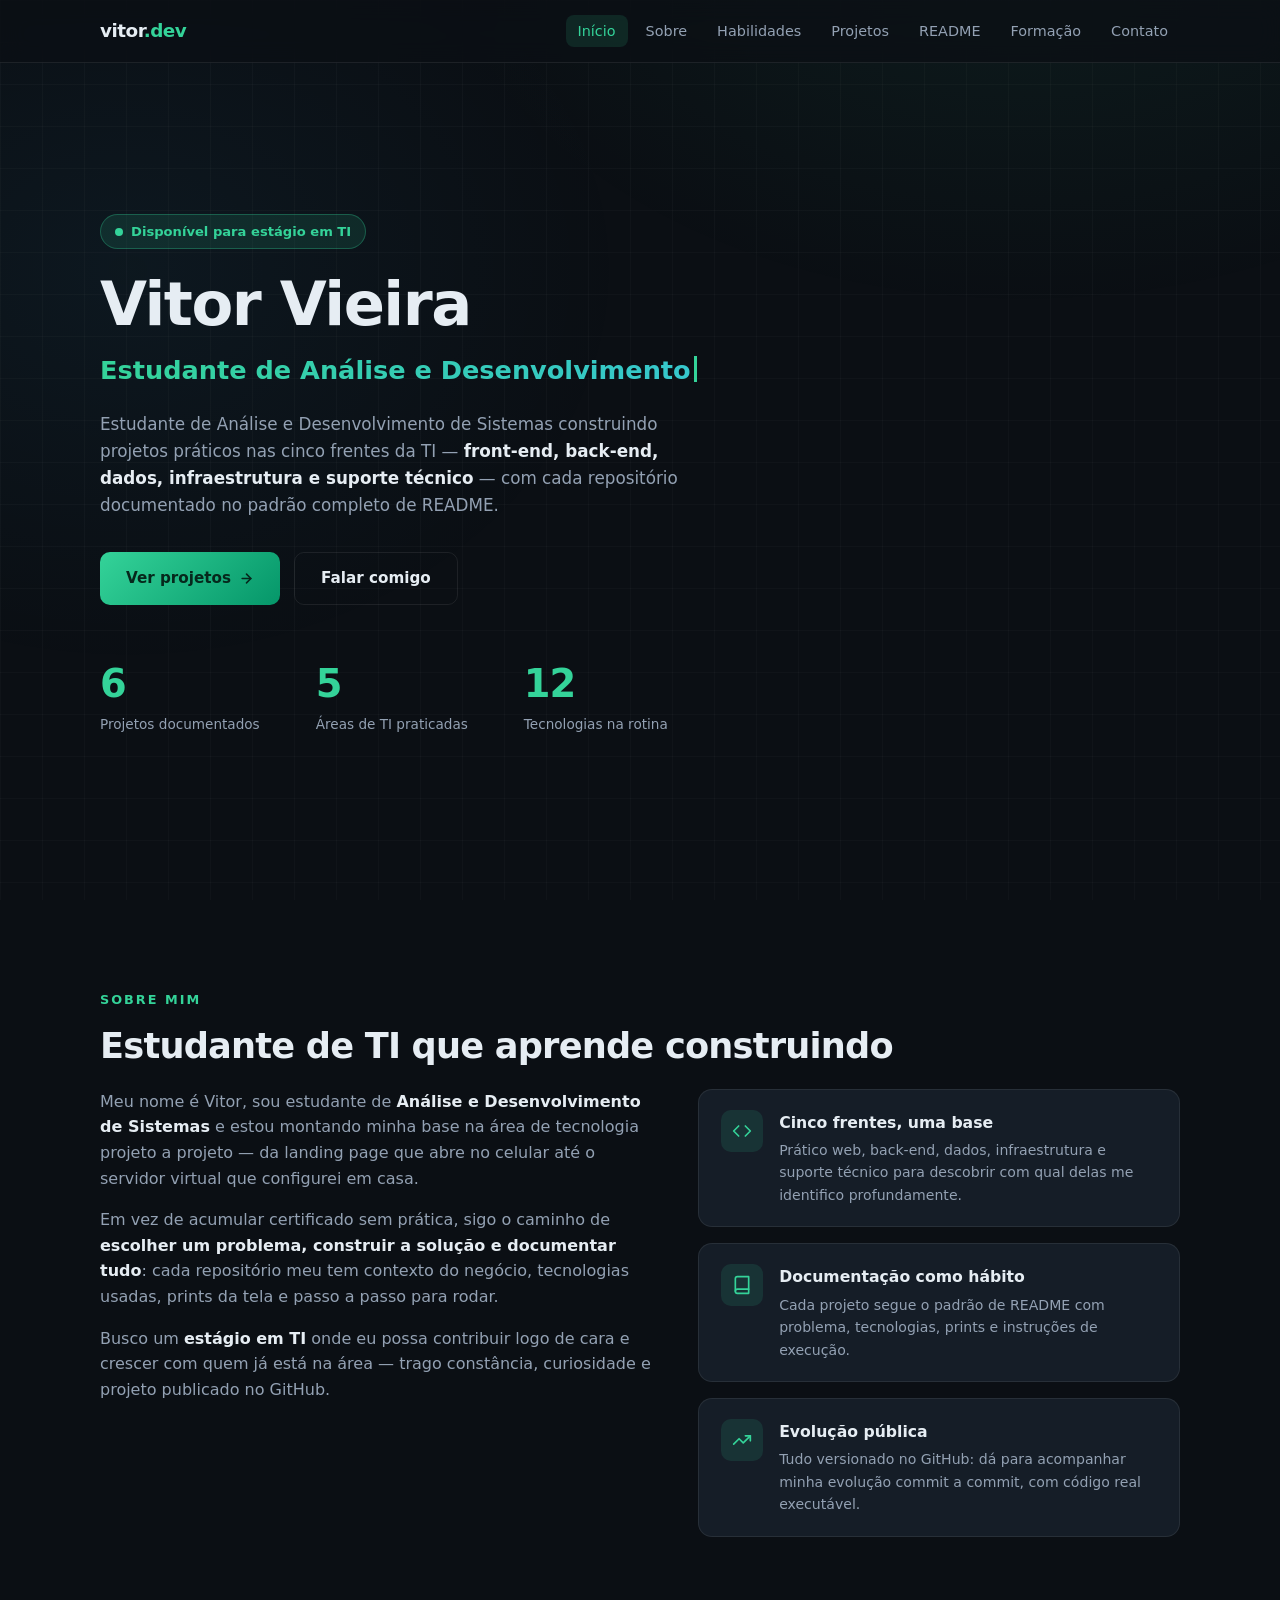
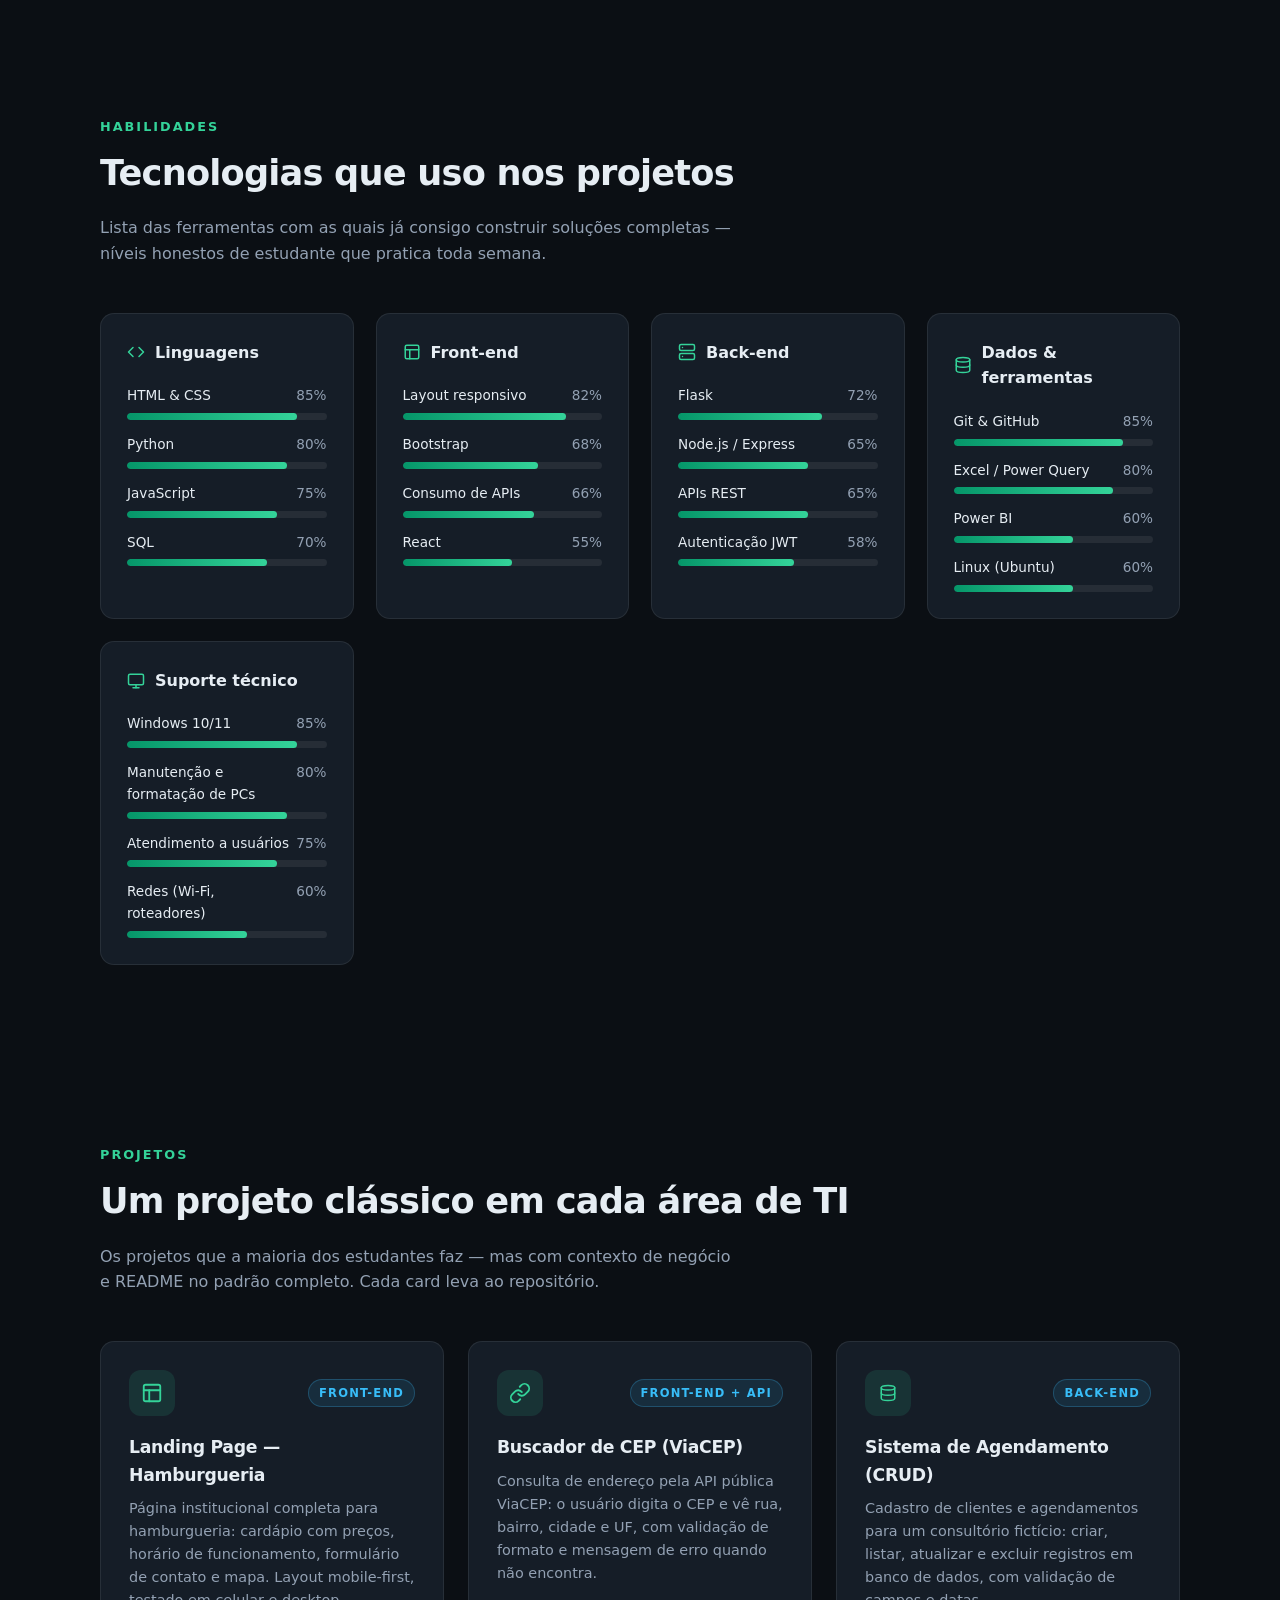
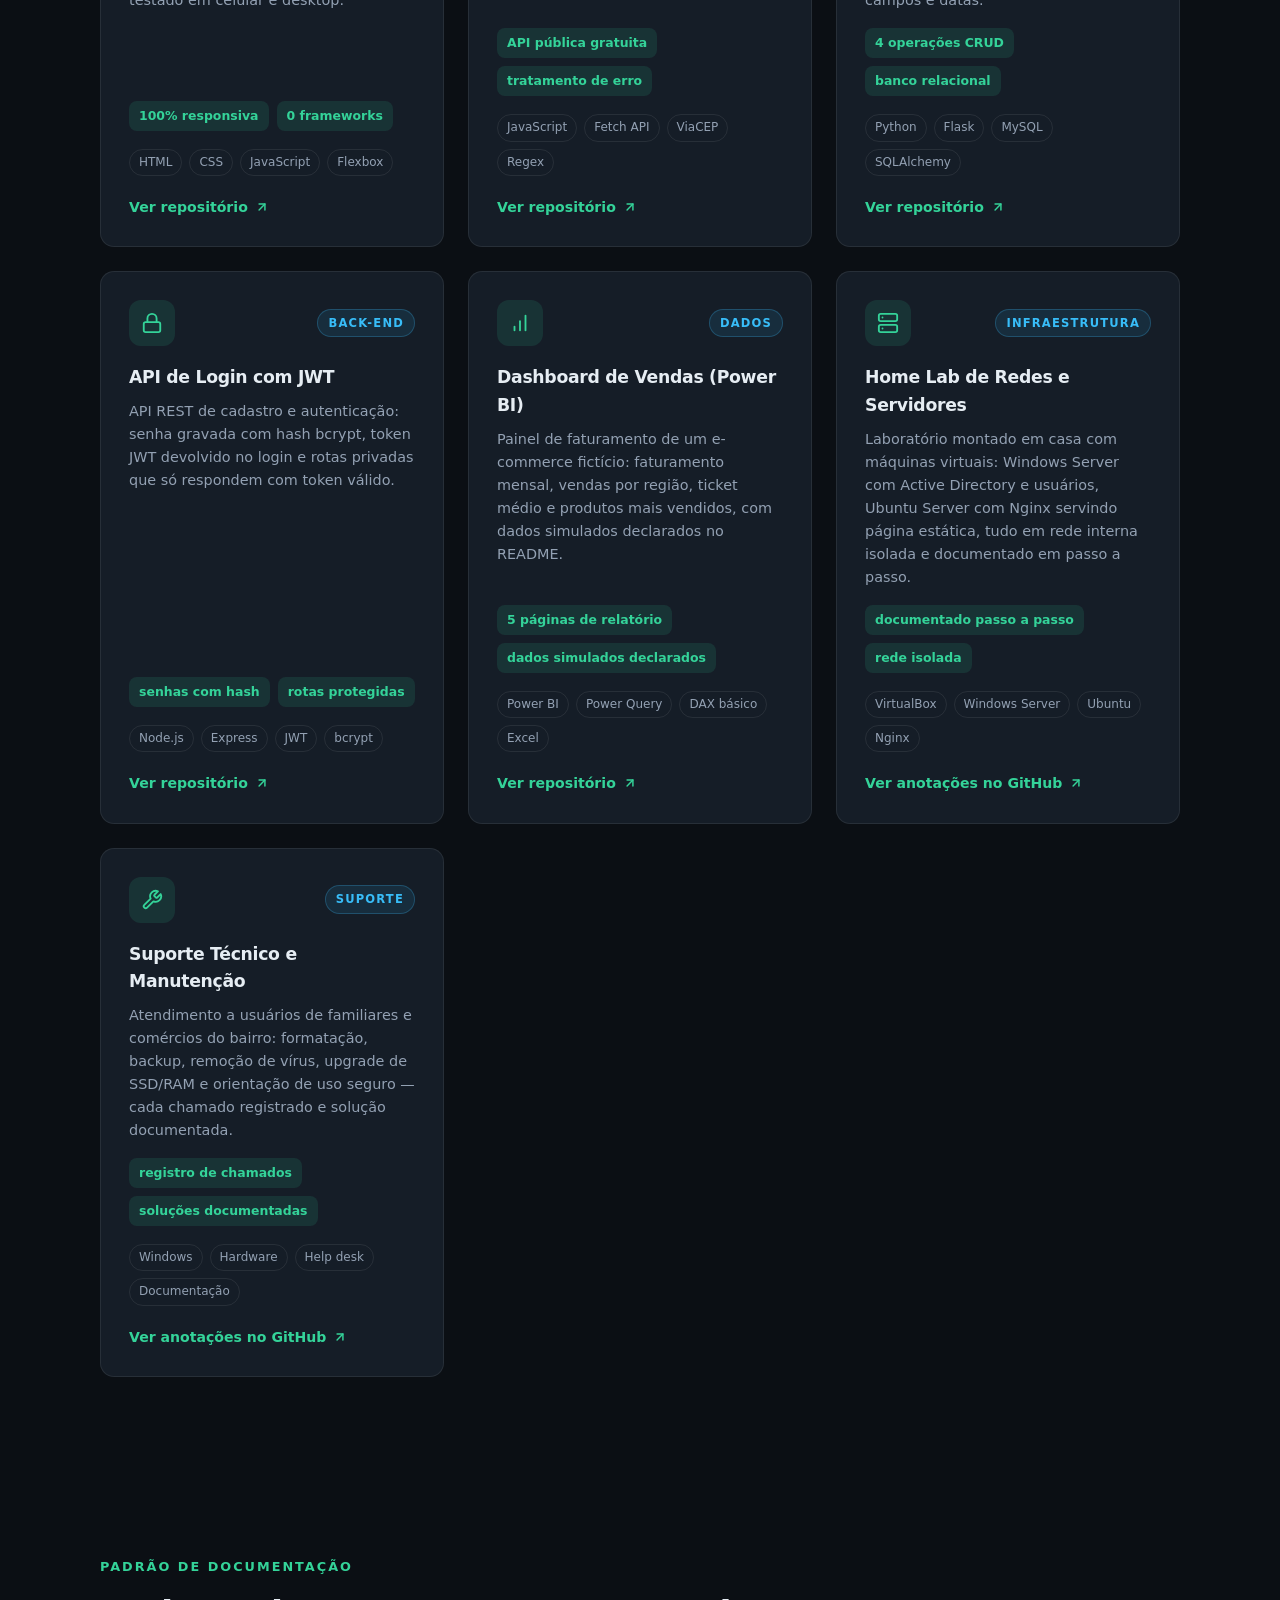
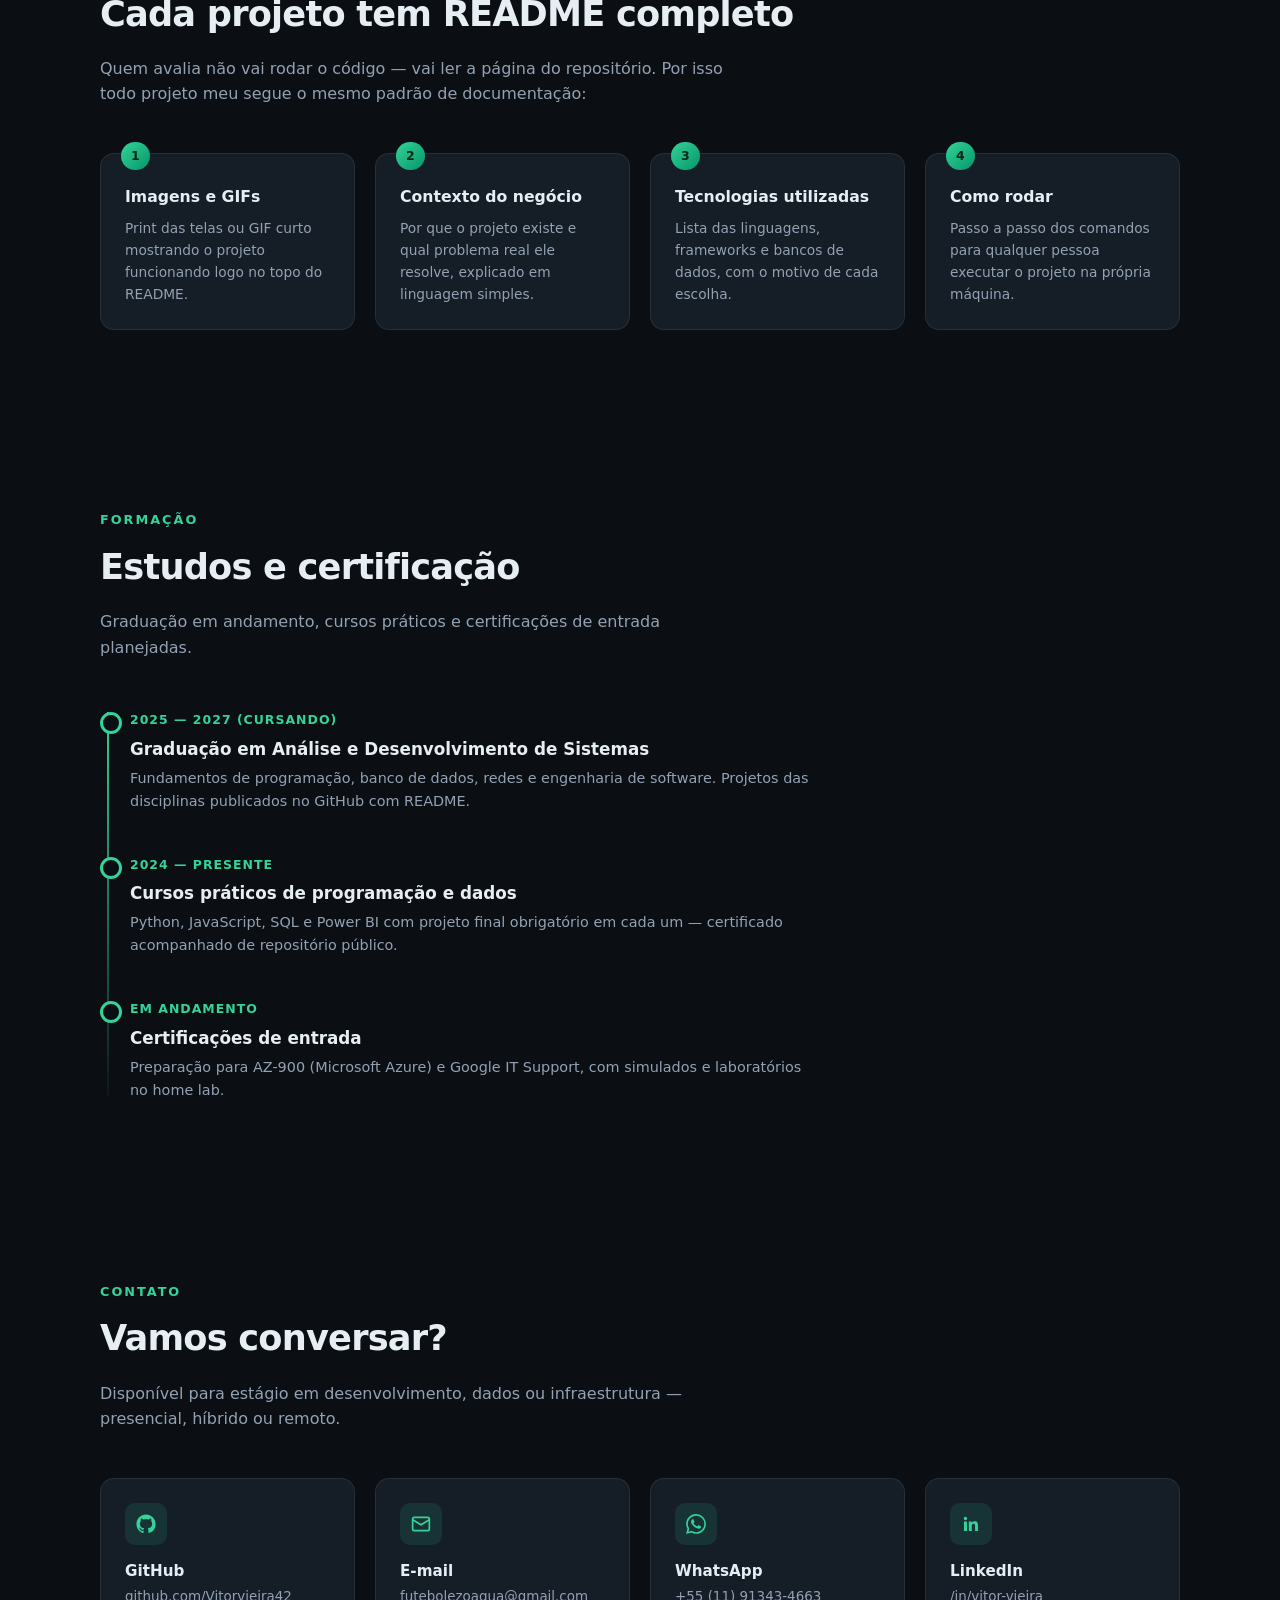
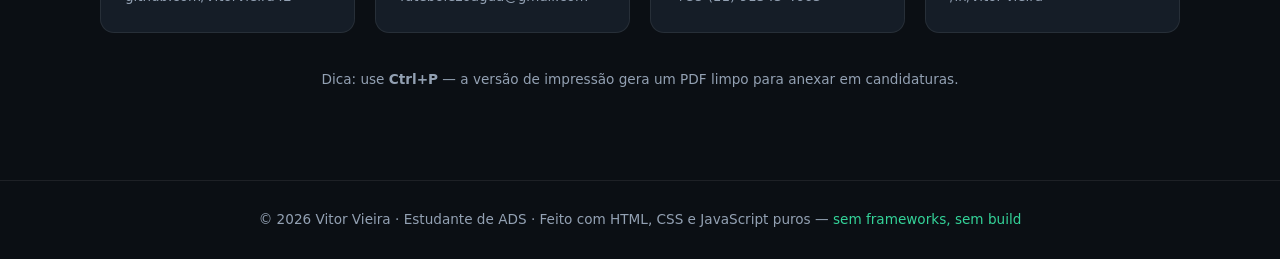
==== commit b84642db: "Remove /iniciante e adiciona suporte técnico ao /estudante" ====
--- a/estudante/index.html
+++ b/estudante/index.html
@@ -575,9 +575,9 @@
       <h1>Vitor Vieira</h1>
       <div class="typing-line"><span id="typing"></span><span class="cursor"></span></div>
       <p class="lead">
-        Estudante de Análise e Desenvolvimento de Sistemas construindo projetos práticos nas quatro
-        frentes da TI — <strong>front-end, back-end, dados e infraestrutura</strong> — com cada
-        repositório documentado no padrão completo de README.
+        Estudante de Análise e Desenvolvimento de Sistemas construindo projetos práticos nas cinco
+        frentes da TI — <strong>front-end, back-end, dados, infraestrutura e suporte técnico</strong> —
+        com cada repositório documentado no padrão completo de README.
       </p>
       <div class="hero-actions">
         <a href="#projetos" class="btn btn-primary">Ver projetos
@@ -587,7 +587,7 @@
       </div>
       <div class="hero-stats">
         <div class="stat"><div class="num" data-count="6">0</div><div class="label">Projetos documentados</div></div>
-        <div class="stat"><div class="num" data-count="4">0</div><div class="label">Áreas de TI praticadas</div></div>
+        <div class="stat"><div class="num" data-count="5">0</div><div class="label">Áreas de TI praticadas</div></div>
         <div class="stat"><div class="num" data-count="12">0</div><div class="label">Tecnologias na rotina</div></div>
       </div>
     </div>
@@ -623,8 +623,8 @@
               <svg width="20" height="20" viewBox="0 0 24 24" fill="none" stroke="currentColor" stroke-width="2" stroke-linecap="round" stroke-linejoin="round"><polyline points="16 18 22 12 16 6"/><polyline points="8 6 2 12 8 18"/></svg>
             </div>
             <div>
-              <h3>Quatro frentes, uma base</h3>
-              <p>Prático web, back-end, dados e infraestrutura para descobrir com qual delas me identifico profundamente.</p>
+              <h3>Cinco frentes, uma base</h3>
+              <p>Prático web, back-end, dados, infraestrutura e suporte técnico para descobrir com qual delas me identifico profundamente.</p>
             </div>
           </div>
           <div class="about-card reveal">
@@ -684,6 +684,13 @@
           <div class="skill-row"><div class="top"><span>Power BI</span><span class="pct">60%</span></div><div class="bar"><div class="fill" data-width="60"></div></div></div>
           <div class="skill-row"><div class="top"><span>Linux (Ubuntu)</span><span class="pct">60%</span></div><div class="bar"><div class="fill" data-width="60"></div></div></div>
         </div>
+        <div class="skill-card reveal">
+          <h3><span class="icon"><svg width="18" height="18" viewBox="0 0 24 24" fill="none" stroke="currentColor" stroke-width="2" stroke-linecap="round" stroke-linejoin="round"><rect x="2" y="3" width="20" height="14" rx="2"/><line x1="8" y1="21" x2="16" y2="21"/><line x1="12" y1="17" x2="12" y2="21"/></svg></span>Suporte técnico</h3>
+          <div class="skill-row"><div class="top"><span>Windows 10/11</span><span class="pct">85%</span></div><div class="bar"><div class="fill" data-width="85"></div></div></div>
+          <div class="skill-row"><div class="top"><span>Manutenção e formatação de PCs</span><span class="pct">80%</span></div><div class="bar"><div class="fill" data-width="80"></div></div></div>
+          <div class="skill-row"><div class="top"><span>Atendimento a usuários</span><span class="pct">75%</span></div><div class="bar"><div class="fill" data-width="75"></div></div></div>
+          <div class="skill-row"><div class="top"><span>Redes (Wi-Fi, roteadores)</span><span class="pct">60%</span></div><div class="bar"><div class="fill" data-width="60"></div></div></div>
+        </div>
       </div>
     </div>
   </section>
@@ -820,6 +827,28 @@
           </div>
           <div class="tags">
             <span class="tag">VirtualBox</span><span class="tag">Windows Server</span><span class="tag">Ubuntu</span><span class="tag">Nginx</span>
+          </div>
+          <a class="project-link" href="https://github.com/Vitorvieira42" target="_blank" rel="noopener">
+            Ver anotações no GitHub
+            <svg width="14" height="14" viewBox="0 0 24 24" fill="none" stroke="currentColor" stroke-width="2.5" stroke-linecap="round" stroke-linejoin="round"><path d="M7 17 17 7"/><path d="M7 7h10v10"/></svg>
+          </a>
+        </article>
+
+        <article class="project-card reveal">
+          <div class="project-top">
+            <div class="project-icon">
+              <svg width="22" height="22" viewBox="0 0 24 24" fill="none" stroke="currentColor" stroke-width="2" stroke-linecap="round" stroke-linejoin="round"><path d="M14.7 6.3a1 1 0 0 0 0 1.4l1.6 1.6a1 1 0 0 0 1.4 0l3.77-3.77a6 6 0 0 1-7.94 7.94l-6.91 6.91a2.12 2.12 0 0 1-3-3l6.91-6.91a6 6 0 0 1 7.94-7.94l-3.76 3.76z"/></svg>
+            </div>
+            <span class="project-cat">Suporte</span>
+          </div>
+          <h3>Suporte Técnico e Manutenção</h3>
+          <p>Atendimento a usuários de familiares e comércios do bairro: formatação, backup, remoção de vírus, upgrade de SSD/RAM e orientação de uso seguro — cada chamado registrado e solução documentada.</p>
+          <div class="project-metrics">
+            <span class="metric">registro de chamados</span>
+            <span class="metric">soluções documentadas</span>
+          </div>
+          <div class="tags">
+            <span class="tag">Windows</span><span class="tag">Hardware</span><span class="tag">Help desk</span><span class="tag">Documentação</span>
           </div>
           <a class="project-link" href="https://github.com/Vitorvieira42" target="_blank" rel="noopener">
             Ver anotações no GitHub
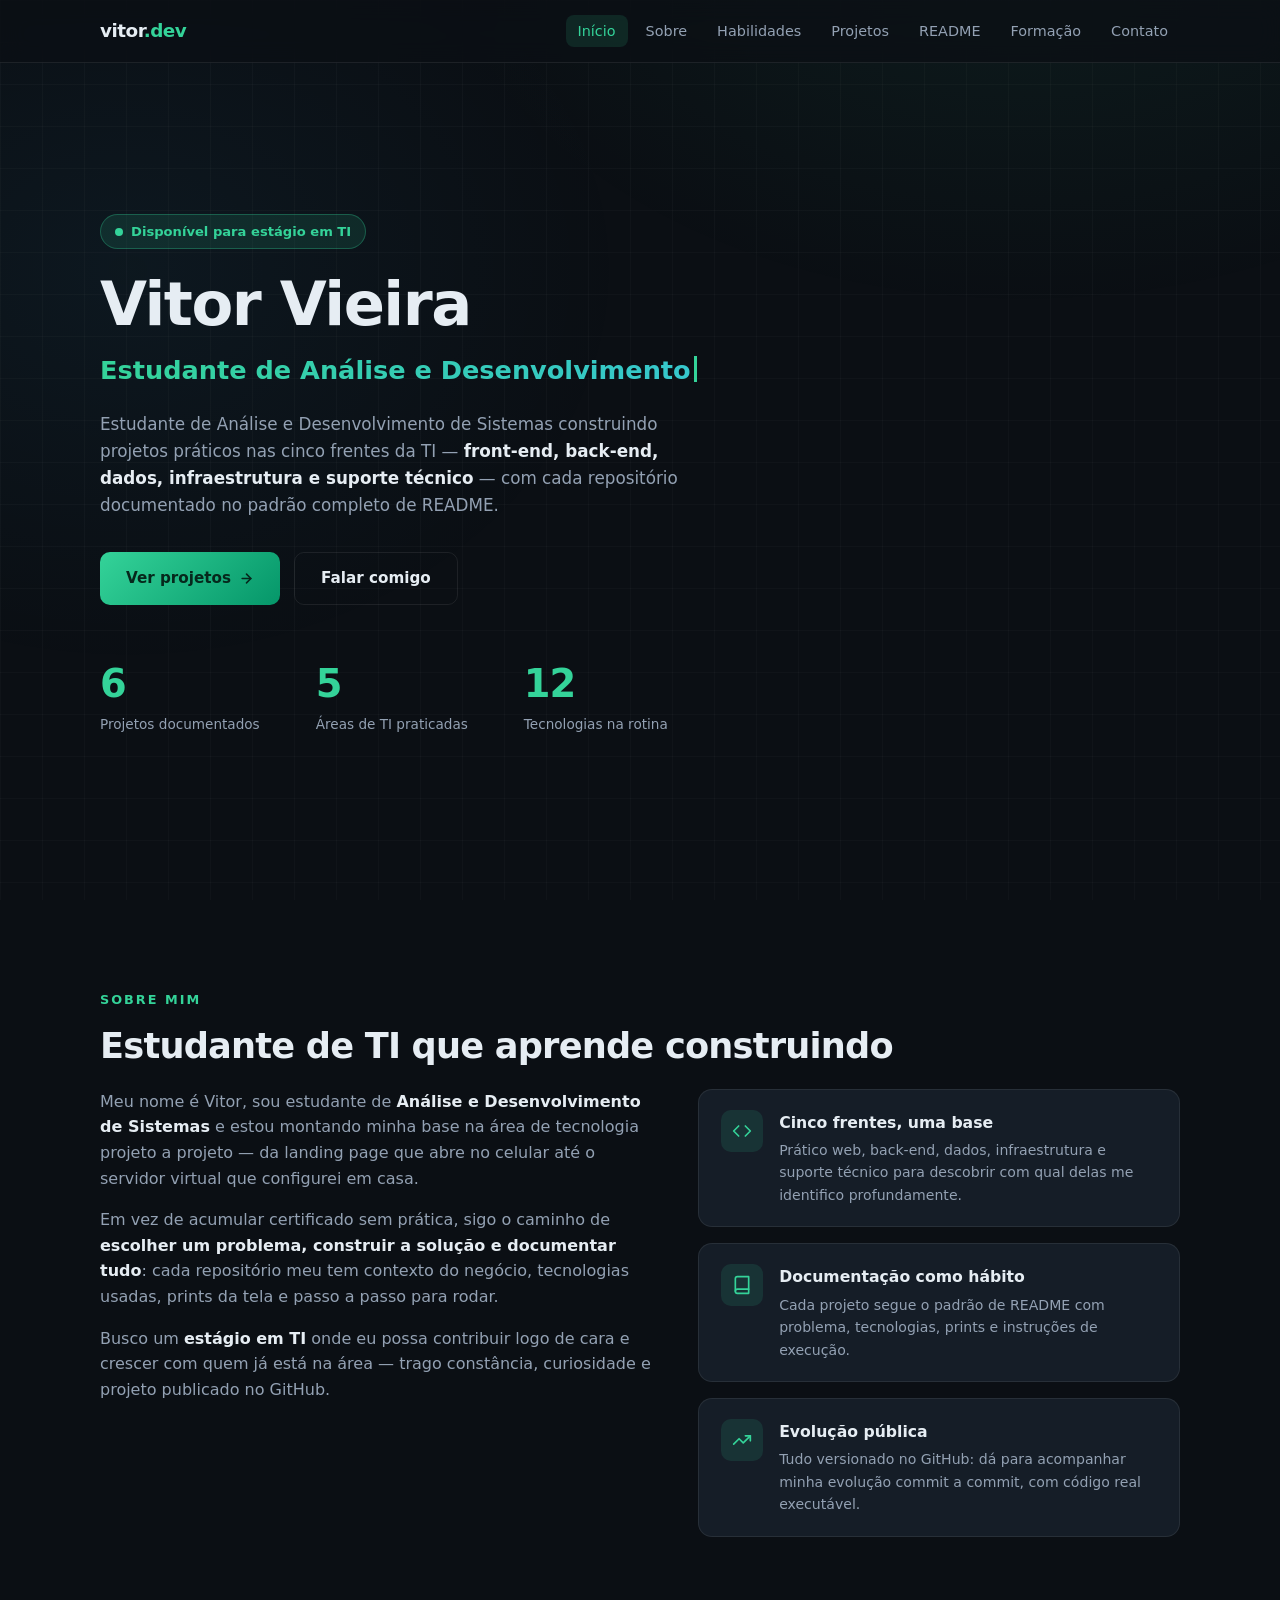
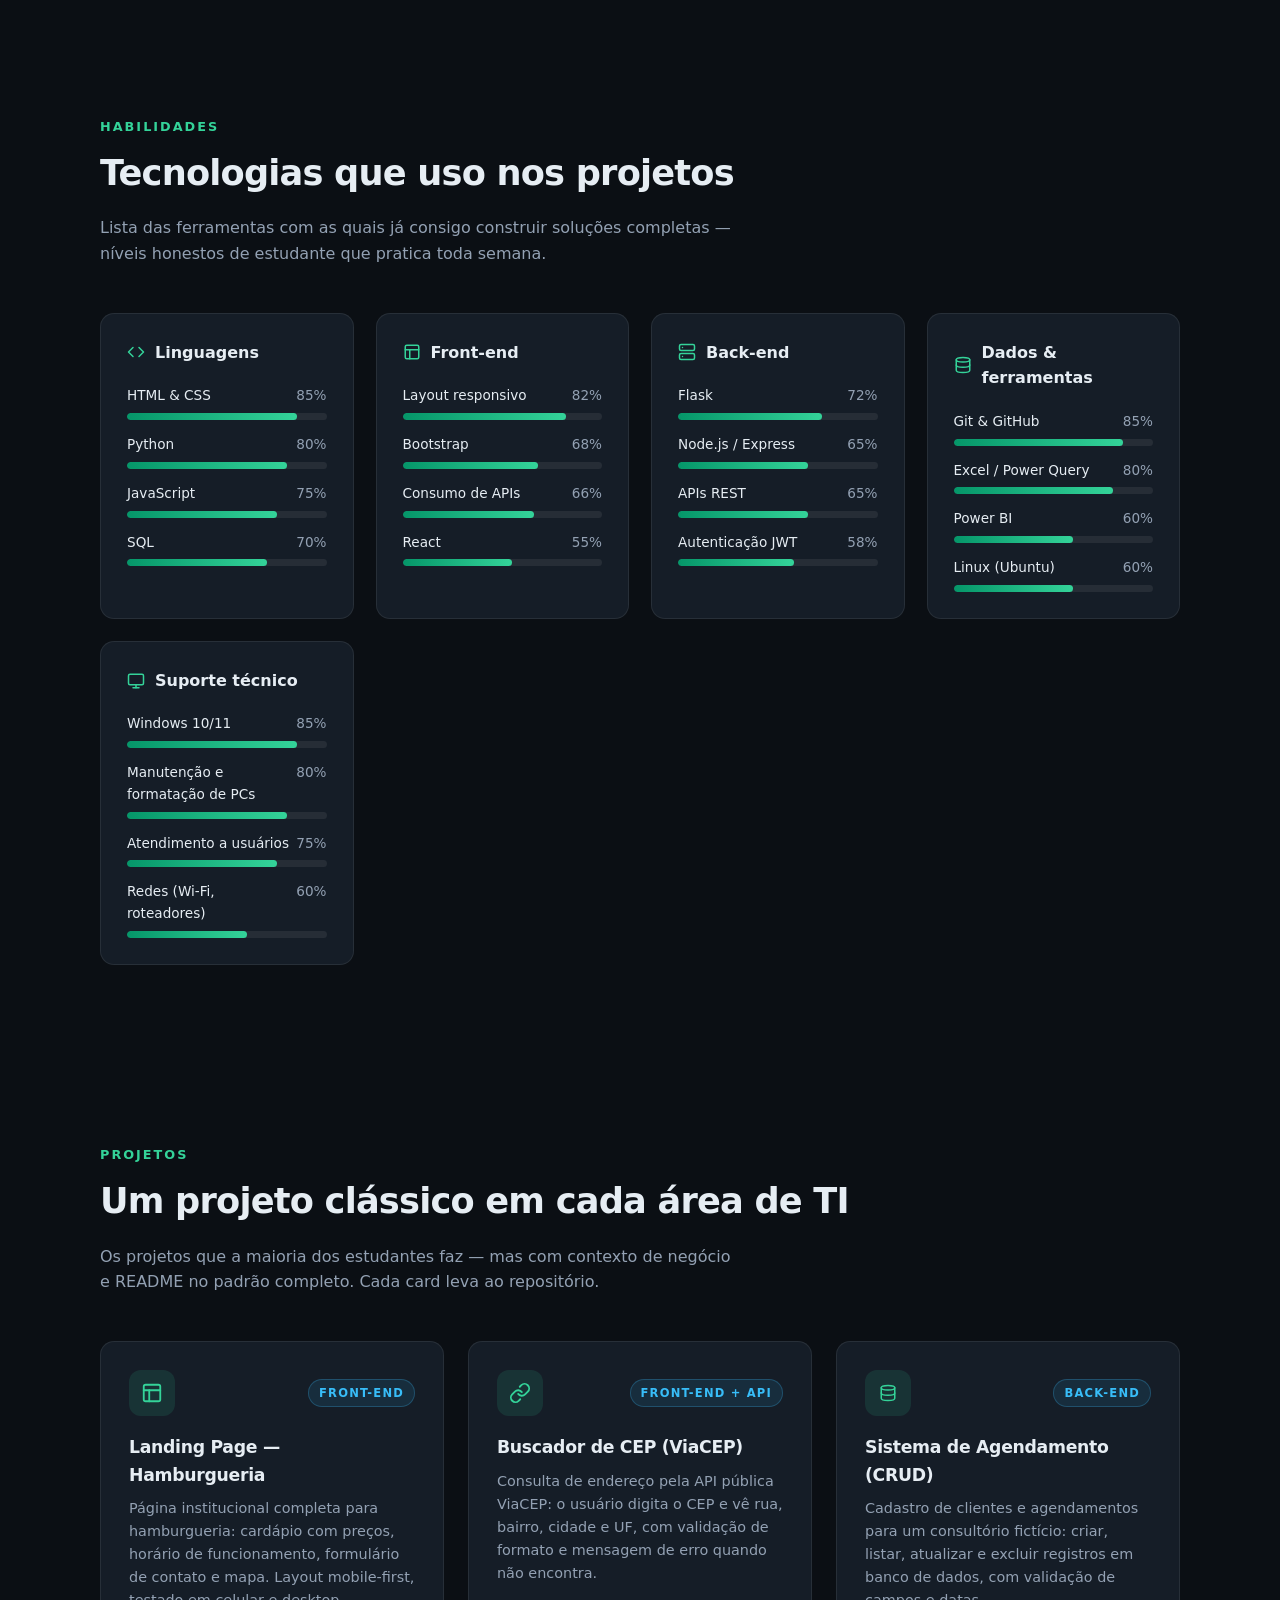
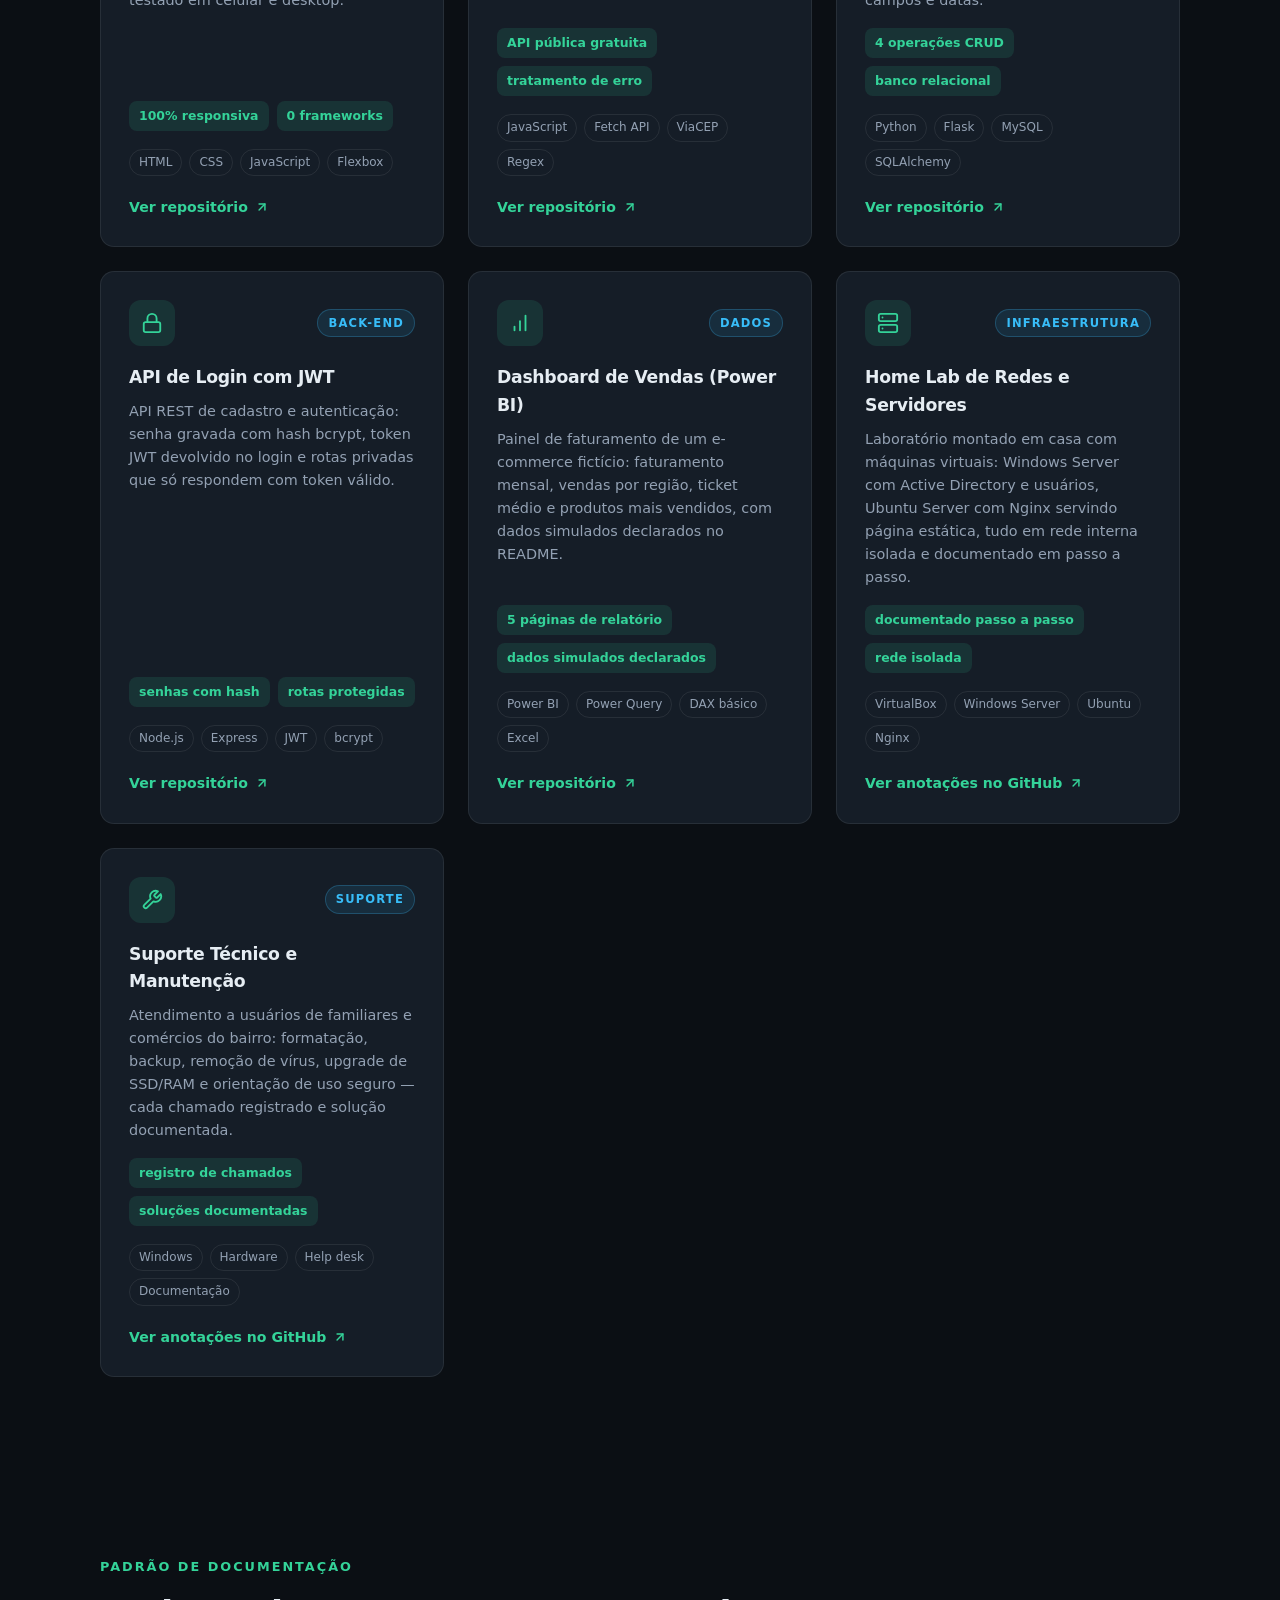
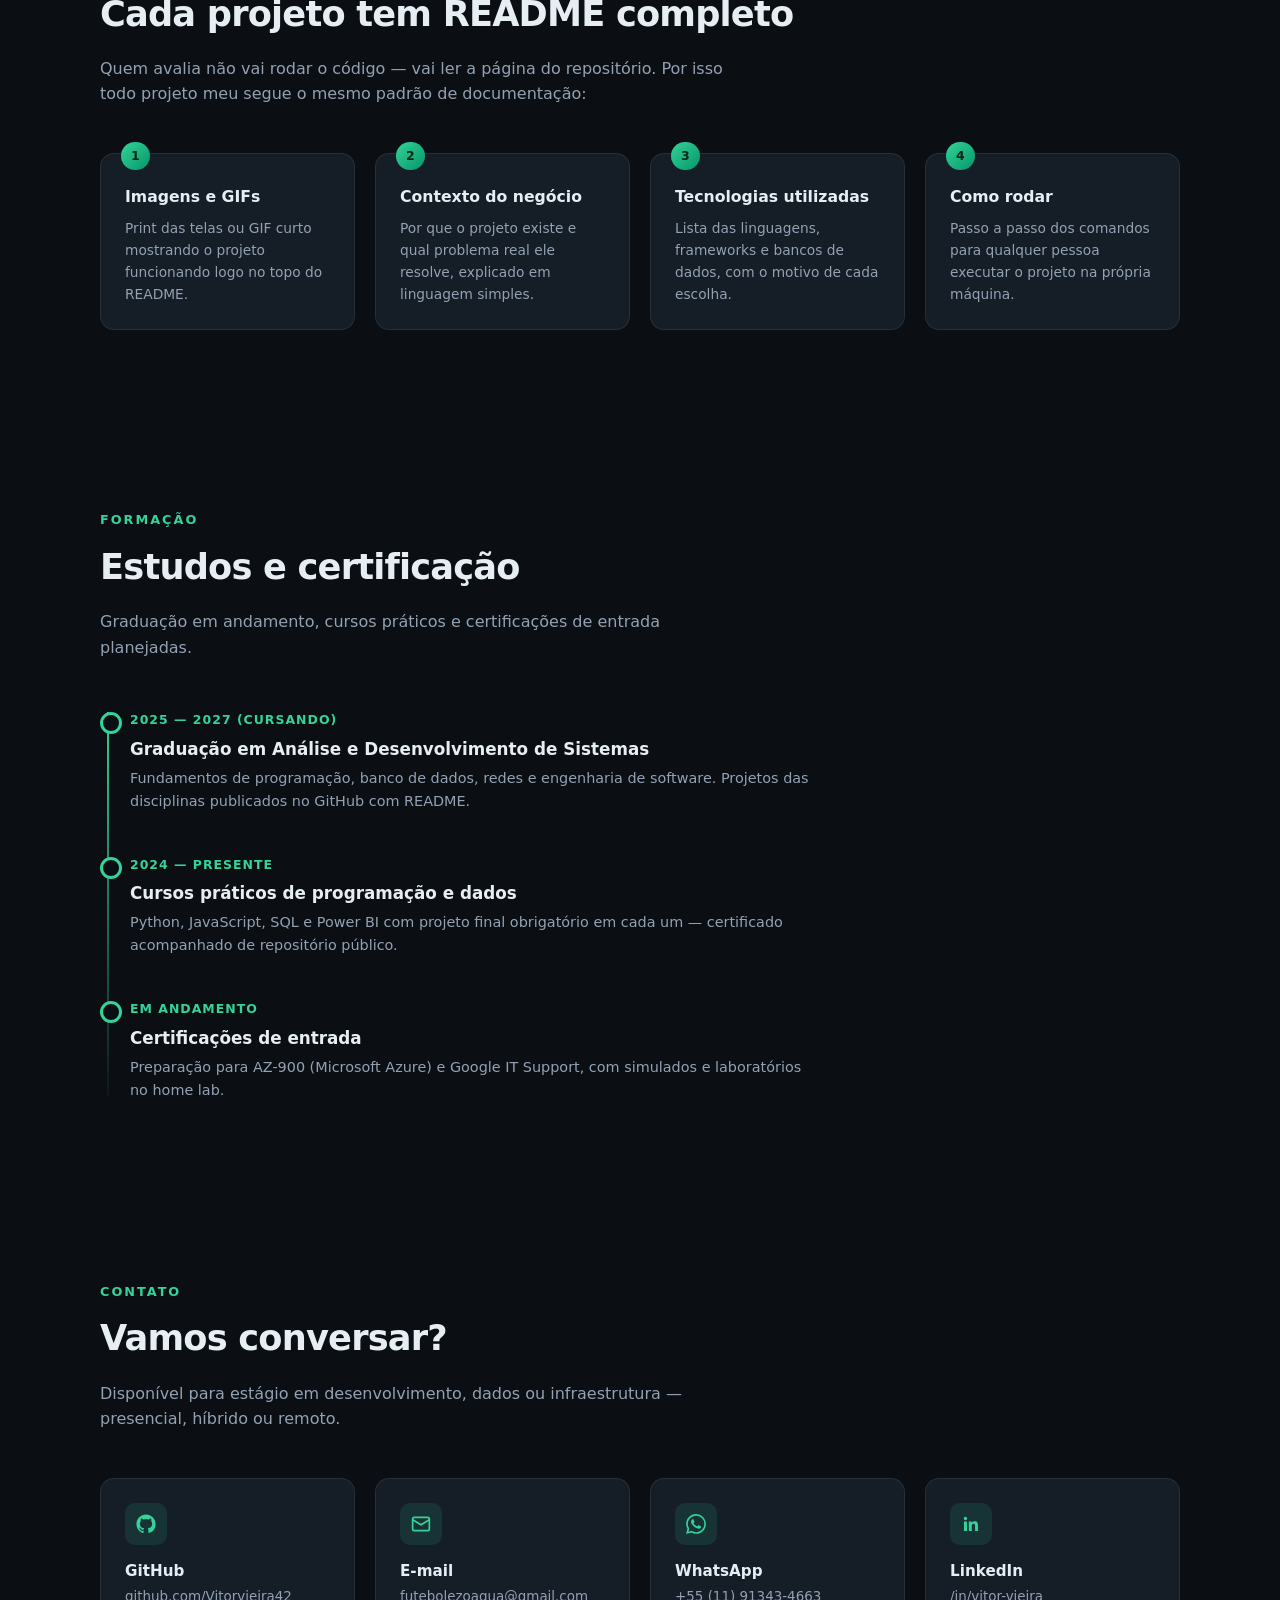
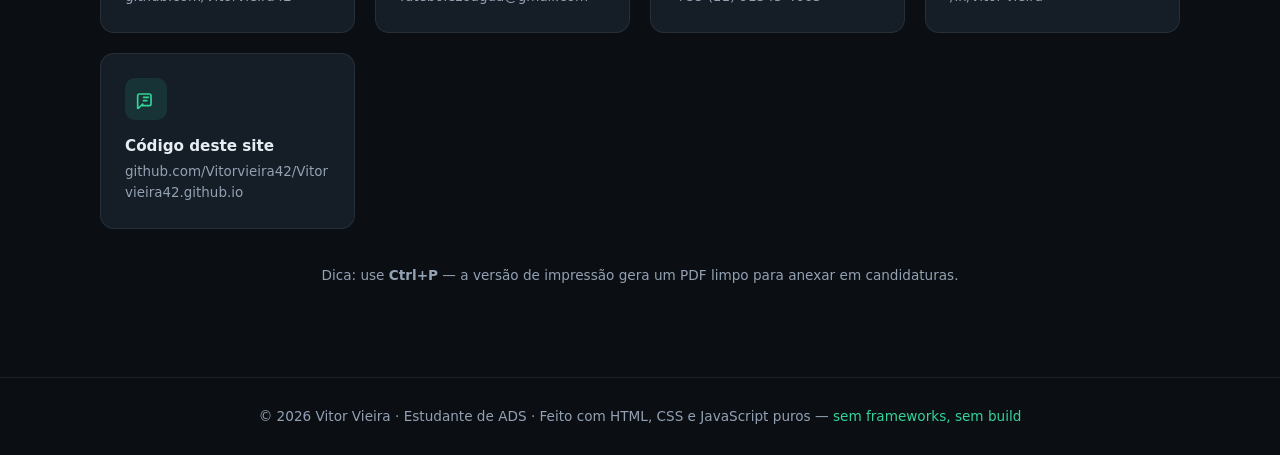
==== commit c896bcbc: "Adiciona card de código-fonte do site aos contatos" ====
--- a/estudante/index.html
+++ b/estudante/index.html
@@ -949,6 +949,13 @@
           <h3>LinkedIn</h3>
           <p>/in/vitor-vieira</p>
         </a>
+        <a class="contact-card reveal" href="https://github.com/Vitorvieira42/Vitorvieira42.github.io" target="_blank" rel="noopener">
+          <div class="icon">
+            <svg width="20" height="20" viewBox="0 0 24 24" fill="none" stroke="currentColor" stroke-width="2" stroke-linecap="round" stroke-linejoin="round"><path d="m8 18-6 6V8a2 2 0 0 1 2-2h12a2 2 0 0 1 2 2v10a2 2 0 0 1-2 2H8Z"/><path d="M9 10h6"/><path d="M9 14h4"/></svg>
+          </div>
+          <h3>Código deste site</h3>
+          <p>github.com/Vitorvieira42/Vitorvieira42.github.io</p>
+        </a>
       </div>
       <p class="print-note">Dica: use <strong>Ctrl+P</strong> — a versão de impressão gera um PDF limpo para anexar em candidaturas.</p>
     </div>
